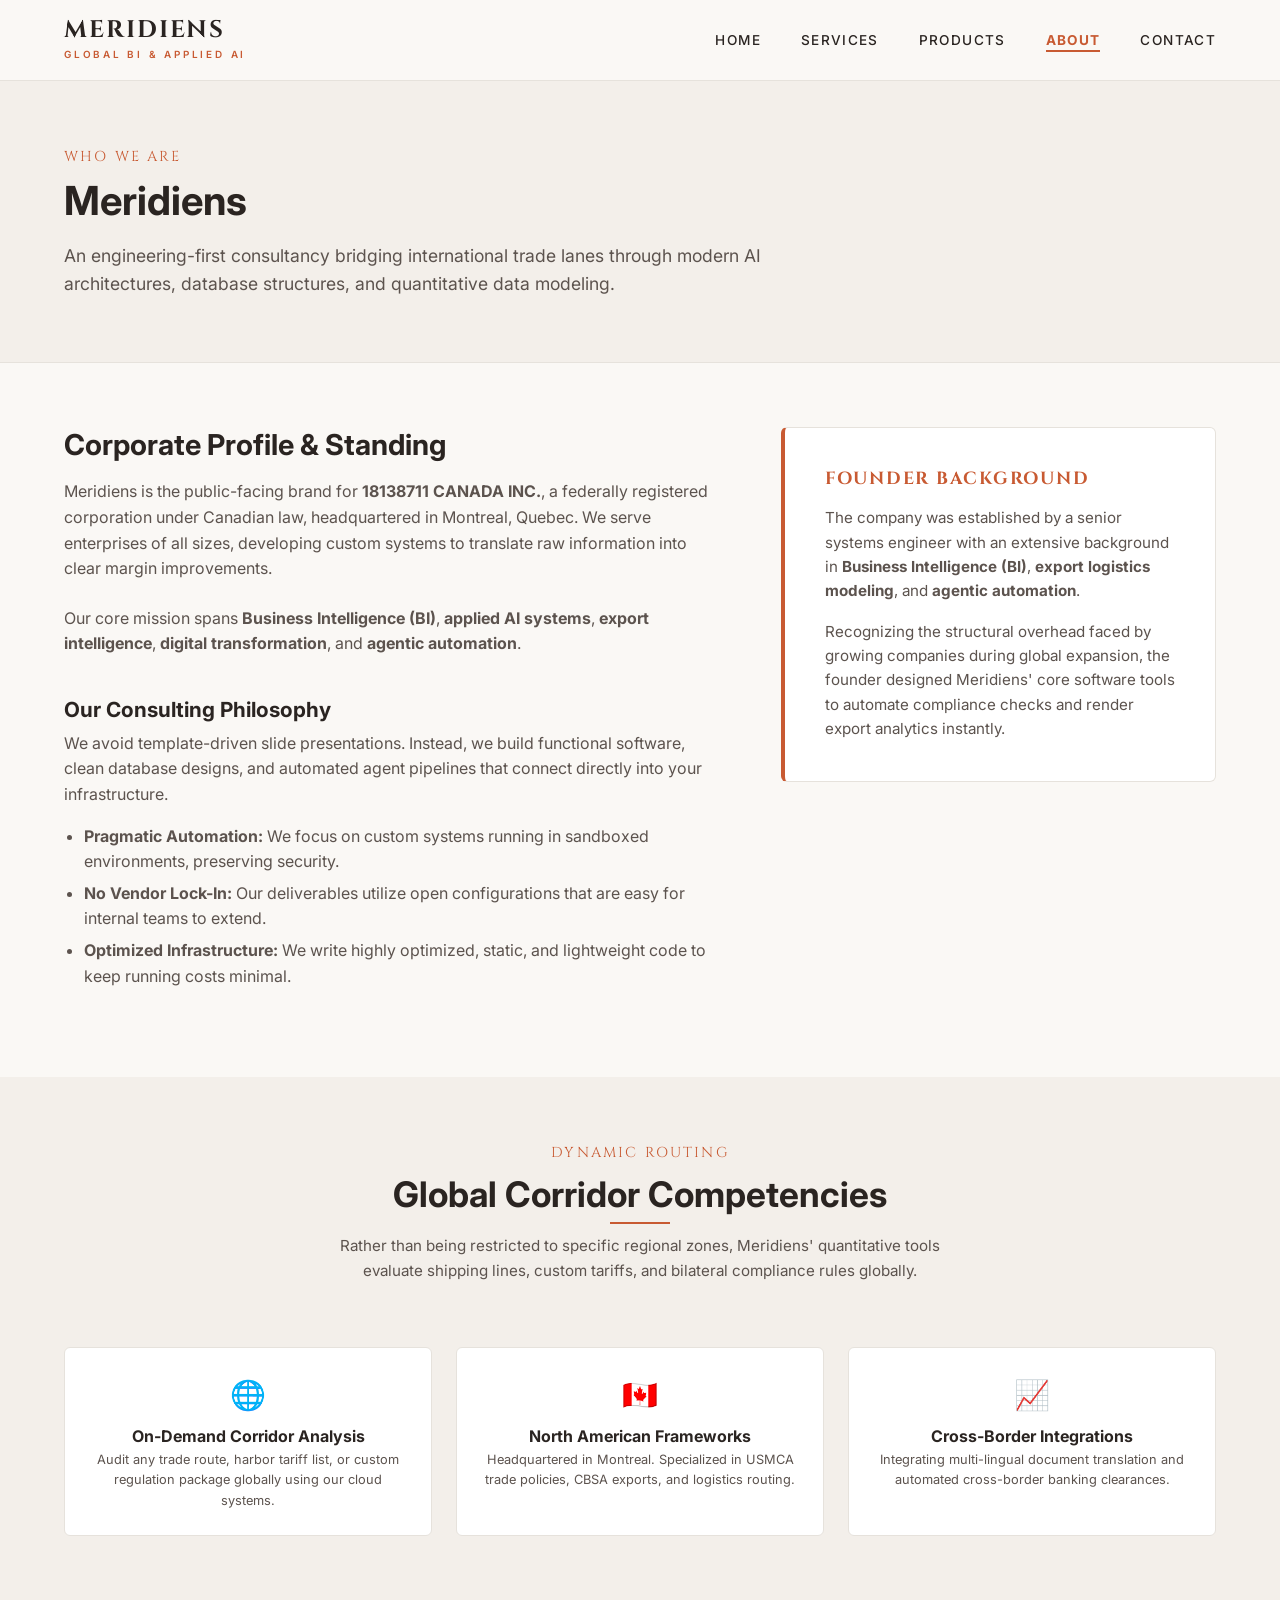
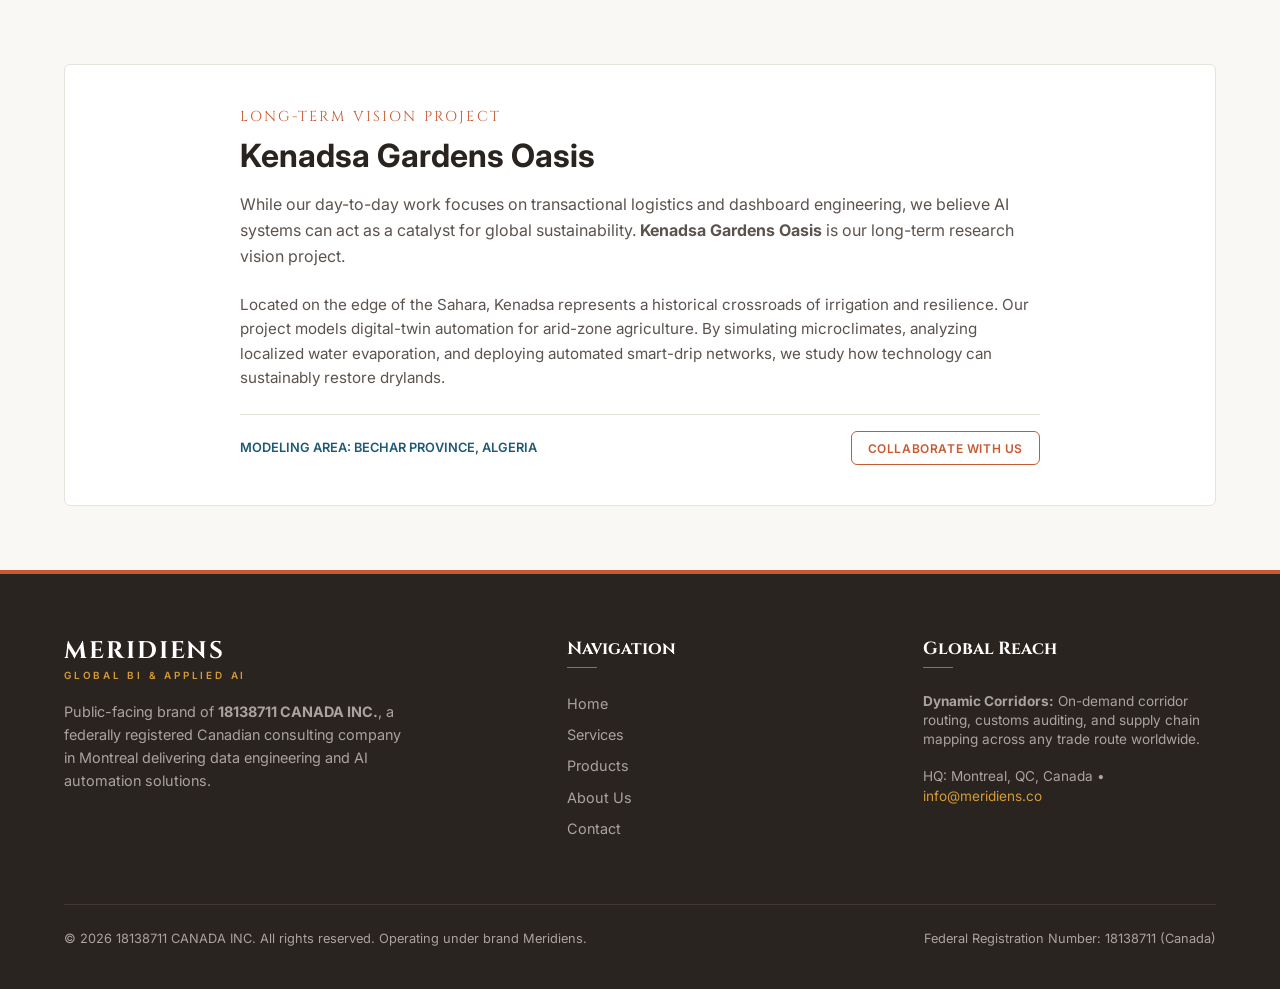
==== about.html @ 709f07da "Initial commit of Meridiens vitrine website" ====
<!DOCTYPE html>
<html lang="en">
<head>
  <meta charset="UTF-8">
  <meta name="viewport" content="width=device-width, initial-scale=1.0">
  <title>About Us | Meridiens</title>
  <link rel="stylesheet" href="styles.css">
</head>
<body>

  <!-- HEADER -->
  <header>
    <div class="container nav-container">
      <a href="index.html" class="logo">
        <span class="logo-main">MERIDIENS</span>
        <span class="logo-sub">Global BI & Applied AI</span>
      </a>
      <button class="menu-toggle" aria-label="Toggle navigation" aria-expanded="false">
        <span></span>
        <span></span>
        <span></span>
      </button>
      <ul class="nav-menu">
        <li><a href="index.html" class="nav-link">Home</a></li>
        <li><a href="services.html" class="nav-link">Services</a></li>
        <li><a href="products.html" class="nav-link">Products</a></li>
        <li><a href="about.html" class="nav-link active">About</a></li>
        <li><a href="contact.html" class="nav-link">Contact</a></li>
      </ul>
    </div>
  </header>

  <!-- INTRO HERO -->
  <section class="about-hero">
    <div class="container">
      <span class="section-subtitle">Who We Are</span>
      <h1 style="font-size: 2.5rem; margin-bottom: var(--spacing-sm);">Meridiens</h1>
      <p style="color: var(--color-text-muted); max-width: 700px; font-size: 1.1rem;">
        An engineering-first consultancy bridging international trade lanes through modern AI architectures, database structures, and quantitative data modeling.
      </p>
    </div>
  </section>

  <!-- MAIN CONTENT -->
  <section class="section">
    <div class="container">
      <div class="about-intro-grid">
        <!-- Text Column -->
        <div>
          <h2 style="font-size: 1.8rem; margin-bottom: var(--spacing-sm);">Corporate Profile & Standing</h2>
          <p style="color: var(--color-text-muted); margin-bottom: var(--spacing-md);">
            Meridiens is the public-facing brand for <strong>18138711 CANADA INC.</strong>, a federally registered corporation under Canadian law, headquartered in Montreal, Quebec. We serve enterprises of all sizes, developing custom systems to translate raw information into clear margin improvements.
          </p>
          <p style="color: var(--color-text-muted); margin-bottom: var(--spacing-md);">
            Our core mission spans <strong>Business Intelligence (BI)</strong>, <strong>applied AI systems</strong>, <strong>export intelligence</strong>, <strong>digital transformation</strong>, and <strong>agentic automation</strong>.
          </p>
          
          <h3 style="font-size: 1.3rem; margin-top: var(--spacing-lg); margin-bottom: var(--spacing-xs);">Our Consulting Philosophy</h3>
          <p style="color: var(--color-text-muted); margin-bottom: var(--spacing-sm);">
            We avoid template-driven slide presentations. Instead, we build functional software, clean database designs, and automated agent pipelines that connect directly into your infrastructure.
          </p>
          <ul style="color: var(--color-text-muted); margin-left: 20px; margin-bottom: var(--spacing-md); display: flex; flex-direction: column; gap: 6px;">
            <li><strong>Pragmatic Automation:</strong> We focus on custom systems running in sandboxed environments, preserving security.</li>
            <li><strong>No Vendor Lock-In:</strong> Our deliverables utilize open configurations that are easy for internal teams to extend.</li>
            <li><strong>Optimized Infrastructure:</strong> We write highly optimized, static, and lightweight code to keep running costs minimal.</li>
          </ul>
        </div>

        <!-- Sidebar / Founder Info -->
        <div class="about-philosophy">
          <h3 style="font-size: 1.1rem; text-transform: uppercase; letter-spacing: 0.1em; color: var(--color-primary); margin-bottom: var(--spacing-sm); font-family: var(--font-heading);">
            Founder Background
          </h3>
          <p style="font-size: 0.95rem; color: var(--color-text-muted); margin-bottom: var(--spacing-sm);">
            The company was established by a senior systems engineer with an extensive background in <strong>Business Intelligence (BI)</strong>, <strong>export logistics modeling</strong>, and <strong>agentic automation</strong>.
          </p>
          <p style="font-size: 0.95rem; color: var(--color-text-muted);">
            Recognizing the structural overhead faced by growing companies during global expansion, the founder designed Meridiens' core software tools to automate compliance checks and render export analytics instantly.
          </p>
        </div>
      </div>
    </div>
  </section>

  <!-- CORRIDORS / GLOBAL DETAIL SECTION -->
  <section class="section-alt">
    <div class="container">
      <div class="section-title-wrap">
        <span class="section-subtitle">Dynamic Routing</span>
        <h2 class="section-title">Global Corridor Competencies</h2>
        <p style="color: var(--color-text-muted); max-width: 650px; margin: 10px auto 0 auto; font-size: 0.95rem;">
          Rather than being restricted to specific regional zones, Meridiens' quantitative tools evaluate shipping lines, custom tariffs, and bilateral compliance rules globally.
        </p>
      </div>

      <div class="corridors-list">
        <!-- On-Demand Mapping -->
        <div class="corridor-item">
          <span class="corridor-flag">🌐</span>
          <h3 class="corridor-name">On-Demand Corridor Analysis</h3>
          <p class="corridor-desc">Audit any trade route, harbor tariff list, or custom regulation package globally using our cloud systems.</p>
        </div>
        <!-- North America & Europe -->
        <div class="corridor-item">
          <span class="corridor-flag">🇨🇦</span>
          <h3 class="corridor-name">North American Frameworks</h3>
          <p class="corridor-desc">Headquartered in Montreal. Specialized in USMCA trade policies, CBSA exports, and logistics routing.</p>
        </div>
        <!-- Global Bilateral Audits -->
        <div class="corridor-item">
          <span class="corridor-flag">📈</span>
          <h3 class="corridor-name">Cross-Border Integrations</h3>
          <p class="corridor-desc">Integrating multi-lingual document translation and automated cross-border banking clearances.</p>
        </div>
      </div>
    </div>
  </section>

  <!-- VISION SECTION: Kenadsa Gardens Oasis -->
  <section class="section" id="vision">
    <div class="container">
      <div style="background-color: var(--color-bg-card); border: 1px solid var(--color-border); border-radius: var(--border-radius); padding: var(--spacing-lg);">
        <div style="max-width: 800px; margin: 0 auto;">
          <span class="section-subtitle">Long-term Vision Project</span>
          <h2 style="font-size: 2rem; margin-bottom: var(--spacing-sm); font-weight: 700;">Kenadsa Gardens Oasis</h2>
          <p style="color: var(--color-text-muted); font-size: 1rem; margin-bottom: var(--spacing-md); line-height: 1.6;">
            While our day-to-day work focuses on transactional logistics and dashboard engineering, we believe AI systems can act as a catalyst for global sustainability. <strong>Kenadsa Gardens Oasis</strong> is our long-term research vision project.
          </p>
          <p style="color: var(--color-text-muted); font-size: 0.95rem; margin-bottom: var(--spacing-md);">
            Located on the edge of the Sahara, Kenadsa represents a historical crossroads of irrigation and resilience. Our project models digital-twin automation for arid-zone agriculture. By simulating microclimates, analyzing localized water evaporation, and deploying automated smart-drip networks, we study how technology can sustainably restore drylands.
          </p>
          <div style="border-top: 1px solid var(--color-border); padding-top: var(--spacing-sm); display: flex; align-items: center; justify-content: space-between; flex-wrap: wrap; gap: var(--spacing-sm);">
            <span style="font-size: 0.8rem; font-weight: 600; color: var(--color-secondary); text-transform: uppercase;">Modeling Area: Bechar Province, Algeria</span>
            <a href="contact.html?subject=Inquiry: Kenadsa Gardens Oasis Vision" class="btn btn-outline" style="padding: 0.4rem 1rem; font-size: 0.75rem;">Collaborate With Us</a>
          </div>
        </div>
      </div>
    </div>
  </section>

  <!-- FOOTER -->
  <footer>
    <div class="container">
      <div class="footer-grid">
        <div>
          <a href="index.html" class="logo footer-logo">
            <span class="logo-main">MERIDIENS</span>
            <span class="logo-sub">Global BI & Applied AI</span>
          </a>
          <p class="footer-about">
            Public-facing brand of <strong>18138711 CANADA INC.</strong>, a federally registered Canadian consulting company in Montreal delivering data engineering and AI automation solutions.
          </p>
        </div>
        <div>
          <h4 class="footer-title">Navigation</h4>
          <ul class="footer-links">
            <li><a href="index.html">Home</a></li>
            <li><a href="services.html">Services</a></li>
            <li><a href="products.html">Products</a></li>
            <li><a href="about.html">About Us</a></li>
            <li><a href="contact.html">Contact</a></li>
          </ul>
        </div>
        <div>
          <h4 class="footer-title">Global Reach</h4>
          <div class="footer-corridors">
            <p><strong>Dynamic Corridors:</strong> On-demand corridor routing, customs auditing, and supply chain mapping across any trade route worldwide.</p>
            <p style="margin-top: 10px;">HQ: Montreal, QC, Canada &bull; <a href="mailto:info@meridiens.co" style="color: var(--color-accent);">info@meridiens.co</a></p>
          </div>
        </div>
      </div>
      <div class="footer-bottom">
        <p>&copy; 2026 18138711 CANADA INC. All rights reserved. Operating under brand Meridiens.</p>
        <p>Federal Registration Number: 18138711 (Canada)</p>
      </div>
    </div>
  </footer>

  <script src="js/main.js"></script>
</body>
</html>
---- styles.css ----
@import url('https://fonts.googleapis.com/css2?family=Cinzel:wght@500;700&family=Inter:wght@300;400;500;600;700&display=swap');

/* Color Variables - Constantine Algeria Inspired Palette */
:root {
  --color-bg: #FAF8F5;            /* Warm Limestone / Off-White */
  --color-bg-card: #FFFFFF;       /* Pure White for card components */
  --color-text: #2A2421;          /* Deep Canyon Umber / Charcoal */
  --color-text-muted: #5C534E;    /* Muted Slate Grey-Brown */
  --color-primary: #C85A32;       /* Terracotta / Sienna Accent */
  --color-primary-hover: #A9441E; /* Darker Terracotta */
  --color-secondary: #1E5A75;     /* Andalusian Blue Accent */
  --color-secondary-hover: #154155; /* Darker Andalusian Blue */
  --color-accent: #D49B35;        /* Ochre / Deep Gold Accent */
  --color-neutral-light: #F3EFEA; /* Soft limestone gray for structural panels */
  --color-border: #E6E2DC;        /* Warm light grey for borders */
  --color-white: #FFFFFF;
  
  --font-heading: 'Cinzel', serif;
  --font-body: 'Inter', sans-serif;
  
  --spacing-xs: 0.5rem;
  --spacing-sm: 1rem;
  --spacing-md: 1.5rem;
  --spacing-lg: 2.5rem;
  --spacing-xl: 4rem;
  --spacing-xxl: 6rem;
  
  --max-width: 1200px;
  --border-radius: 6px;
  --transition: all 0.3s cubic-bezier(0.25, 0.8, 0.25, 1);
  --box-shadow: 0 4px 20px rgba(42, 36, 33, 0.05);
  --box-shadow-hover: 0 10px 30px rgba(42, 36, 33, 0.08);
}

/* CSS Reset */
*, *::before, *::after {
  box-sizing: border-box;
  margin: 0;
  padding: 0;
}

html {
  scroll-behavior: smooth;
}

body {
  font-family: var(--font-body);
  background-color: var(--color-bg);
  color: var(--color-text);
  line-height: 1.6;
  -webkit-font-smoothing: antialiased;
}

/* Typography */
h1, h2, h3, h4, h5, h6 {
  font-family: var(--font-body);
  font-weight: 700;
  line-height: 1.25;
  color: var(--color-text);
}

h1.brand-title {
  font-family: var(--font-heading);
}

a {
  color: var(--color-primary);
  text-decoration: none;
  transition: var(--transition);
}

a:hover {
  color: var(--color-primary-hover);
}

/* Containers & Layout */
.container {
  width: 100%;
  max-width: var(--max-width);
  margin: 0 auto;
  padding: 0 var(--spacing-md);
}

.section {
  padding: var(--spacing-xl) 0;
}

.section-alt {
  background-color: var(--color-neutral-light);
  padding: var(--spacing-xl) 0;
}

.text-center {
  text-align: center;
}

.section-title-wrap {
  margin-bottom: var(--spacing-xl);
  text-align: center;
}

.section-subtitle {
  font-family: var(--font-heading);
  color: var(--color-primary);
  font-size: 0.9rem;
  letter-spacing: 0.15em;
  text-transform: uppercase;
  margin-bottom: var(--spacing-xs);
  display: block;
}

.section-title {
  font-size: 2.2rem;
  font-weight: 700;
  position: relative;
  display: inline-block;
  padding-bottom: var(--spacing-xs);
}

.section-title::after {
  content: '';
  position: absolute;
  bottom: 0;
  left: 50%;
  transform: translateX(-50%);
  width: 60px;
  height: 2px;
  background-color: var(--color-primary);
}

/* Buttons */
.btn-group {
  display: flex;
  gap: var(--spacing-sm);
  flex-wrap: wrap;
}

.btn {
  display: inline-flex;
  align-items: center;
  justify-content: center;
  padding: 0.8rem 1.8rem;
  font-size: 0.9rem;
  font-weight: 600;
  border-radius: var(--border-radius);
  transition: var(--transition);
  cursor: pointer;
  letter-spacing: 0.05em;
  text-transform: uppercase;
  border: 1px solid transparent;
}

.btn-primary {
  background-color: var(--color-primary);
  color: var(--color-white);
}

.btn-primary:hover {
  background-color: var(--color-primary-hover);
  color: var(--color-white);
  transform: translateY(-2px);
}

.btn-secondary {
  background-color: transparent;
  color: var(--color-text);
  border-color: var(--color-border);
}

.btn-secondary:hover {
  background-color: var(--color-neutral-light);
  color: var(--color-text);
  transform: translateY(-2px);
}

.btn-outline {
  background-color: transparent;
  color: var(--color-primary);
  border-color: var(--color-primary);
}

.btn-outline:hover {
  background-color: var(--color-primary);
  color: var(--color-white);
  transform: translateY(-2px);
}

/* Header & Navigation */
header {
  background-color: rgba(250, 248, 245, 0.95);
  backdrop-filter: blur(10px);
  position: sticky;
  top: 0;
  z-index: 1000;
  border-bottom: 1px solid var(--color-border);
  transition: var(--transition);
}

header.scroll-shadow {
  box-shadow: 0 4px 15px rgba(0, 0, 0, 0.03);
}

.nav-container {
  display: flex;
  align-items: center;
  justify-content: space-between;
  height: 80px;
}

.logo {
  display: flex;
  flex-direction: column;
}

.logo-main {
  font-family: var(--font-heading);
  font-size: 1.5rem;
  font-weight: 700;
  color: var(--color-text);
  letter-spacing: 0.08em;
  line-height: 1.1;
}

.logo-sub {
  font-size: 0.62rem;
  text-transform: uppercase;
  letter-spacing: 0.28em;
  color: var(--color-primary);
  margin-top: 3px;
  font-weight: 600;
}

.nav-menu {
  display: flex;
  list-style: none;
  gap: var(--spacing-lg);
  align-items: center;
}

.nav-link {
  font-size: 0.85rem;
  font-weight: 500;
  color: var(--color-text);
  text-transform: uppercase;
  letter-spacing: 0.1em;
  position: relative;
  padding: 0.25rem 0;
}

.nav-link::after {
  content: '';
  position: absolute;
  bottom: 0;
  left: 0;
  width: 0;
  height: 1px;
  background-color: var(--color-primary);
  transition: var(--transition);
}

.nav-link:hover {
  color: var(--color-primary);
}

.nav-link:hover::after {
  width: 100%;
}

.nav-link.active {
  color: var(--color-primary);
  font-weight: 700;
}

.nav-link.active::after {
  width: 100%;
  height: 2px;
}

.menu-toggle {
  display: none;
  flex-direction: column;
  justify-content: space-between;
  width: 24px;
  height: 18px;
  background: transparent;
  border: none;
  cursor: pointer;
  z-index: 1100;
}

.menu-toggle span {
  display: block;
  width: 100%;
  height: 2px;
  background-color: var(--color-text);
  transition: var(--transition);
}

/* Mobile Nav Active States */
@media (max-width: 768px) {
  .menu-toggle {
    display: flex;
  }
  
  .nav-menu {
    position: fixed;
    top: 0;
    right: -100%;
    width: 280px;
    height: 100vh;
    background-color: var(--color-bg);
    box-shadow: -5px 0 25px rgba(0, 0, 0, 0.05);
    flex-direction: column;
    justify-content: center;
    align-items: flex-start;
    padding: var(--spacing-xl);
    gap: var(--spacing-md);
    transition: var(--transition);
    z-index: 1050;
  }
  
  .nav-menu.active {
    right: 0;
  }
  
  .menu-toggle.active span:nth-child(1) {
    transform: translateY(8px) rotate(45deg);
  }
  
  .menu-toggle.active span:nth-child(2) {
    opacity: 0;
  }
  
  .menu-toggle.active span:nth-child(3) {
    transform: translateY(-8px) rotate(-45deg);
  }
}

/* Hero Section */
.hero {
  position: relative;
  background: radial-gradient(circle at 80% 20%, rgba(243, 239, 234, 0.8) 0%, rgba(250, 248, 245, 1) 70%);
  padding: var(--spacing-xxl) 0;
  overflow: hidden;
  border-bottom: 1px solid var(--color-border);
}

.hero-grid {
  display: grid;
  grid-template-columns: 1.25fr 0.75fr;
  gap: var(--spacing-xl);
  align-items: center;
}

.hero-content {
  max-width: 680px;
}

.hero-subtitle {
  font-family: var(--font-heading);
  color: var(--color-primary);
  font-size: 0.95rem;
  letter-spacing: 0.2em;
  text-transform: uppercase;
  margin-bottom: var(--spacing-sm);
  display: block;
}

.hero-title {
  font-size: 3rem;
  line-height: 1.15;
  margin-bottom: var(--spacing-md);
  font-weight: 800;
}

.hero-title span {
  color: var(--color-primary);
}

.hero-description {
  font-size: 1.1rem;
  color: var(--color-text-muted);
  margin-bottom: var(--spacing-lg);
  max-width: 580px;
}

.hero-visual {
  position: relative;
  display: flex;
  justify-content: center;
  align-items: center;
}

/* Global Network Motif Graphic */
.geometric-graphic {
  width: 320px;
  height: 320px;
  position: relative;
  background-color: var(--color-neutral-light);
  border-radius: 50%;
  display: flex;
  align-items: center;
  justify-content: center;
  box-shadow: var(--box-shadow);
}

.geometric-graphic::before {
  content: '';
  position: absolute;
  width: 85%;
  height: 85%;
  border: 1px solid var(--color-border);
  border-radius: 50%;
}

/* Dynamic global grid lines representing meridians */
.geometric-graphic::after {
  content: '';
  position: absolute;
  width: 70%;
  height: 70%;
  border: 1px solid var(--color-secondary);
  border-left: 3px double var(--color-primary);
  border-right: 3px double var(--color-primary);
  border-radius: 50%;
  opacity: 0.5;
  animation: rotateGraphic 25s linear infinite;
}

@keyframes rotateGraphic {
  100% { transform: rotate(360deg); }
}

.graphic-core {
  width: 45%;
  height: 45%;
  background: var(--color-secondary);
  border-radius: 50%;
  display: flex;
  align-items: center;
  justify-content: center;
  color: var(--color-white);
  font-family: var(--font-heading);
  font-weight: 700;
  font-size: 1.15rem;
  letter-spacing: 0.05em;
  box-shadow: 0 10px 20px rgba(30, 90, 117, 0.2);
  z-index: 5;
}

@media (max-width: 992px) {
  .hero-grid {
    grid-template-columns: 1fr;
    text-align: center;
  }
  
  .hero-content {
    margin: 0 auto;
  }
  
  .hero-description {
    margin-left: auto;
    margin-right: auto;
  }
  
  .btn-group {
    justify-content: center;
  }
  
  .hero-visual {
    margin-top: var(--spacing-lg);
  }
}

@media (max-width: 576px) {
  .hero-title {
    font-size: 2.2rem;
  }
  .geometric-graphic {
    width: 240px;
    height: 240px;
  }
}

/* Feature/Pillar Cards */
.pillars-grid {
  display: grid;
  grid-template-columns: repeat(3, 1fr);
  gap: var(--spacing-lg);
}

.pillar-card {
  background-color: var(--color-bg-card);
  border: 1px solid var(--color-border);
  padding: var(--spacing-lg);
  border-radius: var(--border-radius);
  transition: var(--transition);
  display: flex;
  flex-direction: column;
}

.pillar-card:hover {
  transform: translateY(-5px);
  box-shadow: var(--box-shadow-hover);
  border-color: var(--color-primary);
}

.pillar-icon {
  width: 50px;
  height: 50px;
  border-radius: 4px;
  background-color: var(--color-neutral-light);
  color: var(--color-primary);
  display: flex;
  align-items: center;
  justify-content: center;
  font-size: 1.5rem;
  margin-bottom: var(--spacing-md);
  transition: var(--transition);
}

.pillar-card:hover .pillar-icon {
  background-color: var(--color-primary);
  color: var(--color-white);
}

.pillar-title {
  font-size: 1.25rem;
  font-weight: 700;
  margin-bottom: var(--spacing-sm);
}

.pillar-description {
  color: var(--color-text-muted);
  font-size: 0.95rem;
  flex-grow: 1;
}

@media (max-width: 992px) {
  .pillars-grid {
    grid-template-columns: 1fr;
    gap: var(--spacing-md);
  }
}

/* Dynamic Cards Grid */
.cards-grid {
  display: grid;
  grid-template-columns: repeat(auto-fill, minmax(340px, 1fr));
  gap: var(--spacing-lg);
}

/* Service Card Components */
.service-card {
  background-color: var(--color-bg-card);
  border: 1px solid var(--color-border);
  border-radius: var(--border-radius);
  padding: var(--spacing-lg);
  transition: var(--transition);
  position: relative;
  overflow: hidden;
  display: flex;
  flex-direction: column;
}

.service-card::before {
  content: '';
  position: absolute;
  top: 0;
  left: 0;
  width: 4px;
  height: 100%;
  background-color: var(--color-secondary);
  transition: var(--transition);
}

.service-card:hover {
  transform: translateY(-4px);
  box-shadow: var(--box-shadow-hover);
  border-color: var(--color-border);
}

.service-card:hover::before {
  background-color: var(--color-primary);
  width: 6px;
}

.service-title {
  font-size: 1.3rem;
  margin-bottom: var(--spacing-sm);
  font-weight: 700;
}

.service-desc {
  color: var(--color-text-muted);
  font-size: 0.95rem;
  margin-bottom: var(--spacing-md);
  flex-grow: 1;
}

.service-footer {
  margin-top: auto;
  display: flex;
  justify-content: space-between;
  align-items: center;
  padding-top: var(--spacing-sm);
  border-top: 1px solid var(--color-neutral-light);
}

.service-tag {
  font-size: 0.75rem;
  font-weight: 600;
  color: var(--color-secondary);
  background-color: var(--color-neutral-light);
  padding: 0.2rem 0.6rem;
  border-radius: 3px;
  text-transform: uppercase;
  letter-spacing: 0.05em;
}

.service-link {
  font-size: 0.85rem;
  font-weight: 600;
  color: var(--color-primary);
}

/* Product Card Components */
.product-card {
  background-color: var(--color-bg-card);
  border: 1px solid var(--color-border);
  border-radius: var(--border-radius);
  overflow: hidden;
  transition: var(--transition);
  display: flex;
  flex-direction: column;
}

.product-card:hover {
  transform: translateY(-5px);
  box-shadow: var(--box-shadow-hover);
  border-color: var(--color-border);
}

.product-thumbnail-placeholder {
  width: 100%;
  height: 200px;
  background-color: var(--color-neutral-light);
  display: flex;
  align-items: center;
  justify-content: center;
  color: var(--color-text-muted);
  position: relative;
  overflow: hidden;
  border-bottom: 1px solid var(--color-border);
}

.product-thumbnail-placeholder::after {
  content: '';
  position: absolute;
  top: 0;
  left: -100%;
  width: 50%;
  height: 100%;
  background: linear-gradient(90deg, transparent, rgba(255, 255, 255, 0.4), transparent);
  transform: skewX(-20deg);
  animation: shine 6s infinite;
}

@keyframes shine {
  0% { left: -100%; }
  20% { left: 150%; }
  100% { left: 150%; }
}

.product-icon-brand {
  font-family: var(--font-heading);
  font-size: 2.5rem;
  color: var(--color-primary);
  font-weight: 700;
  opacity: 0.7;
}

.product-info {
  padding: var(--spacing-md);
  display: flex;
  flex-direction: column;
  flex-grow: 1;
}

.product-title {
  font-size: 1.25rem;
  font-weight: 700;
  margin-bottom: var(--spacing-xs);
}

.product-desc {
  color: var(--color-text-muted);
  font-size: 0.9rem;
  margin-bottom: var(--spacing-md);
  flex-grow: 1;
  line-height: 1.5;
}

.product-actions {
  display: flex;
  gap: var(--spacing-sm);
  margin-top: auto;
}

.product-actions .btn {
  padding: 0.5rem 1rem;
  font-size: 0.75rem;
  flex: 1;
}

/* About Layout Panel */
.about-hero {
  background-color: var(--color-neutral-light);
  border-bottom: 1px solid var(--color-border);
  padding: var(--spacing-xl) 0;
}

.about-intro-grid {
  display: grid;
  grid-template-columns: 1.2fr 0.8fr;
  gap: var(--spacing-xl);
  align-items: start;
}

.about-philosophy {
  padding: var(--spacing-lg);
  background-color: var(--color-bg-card);
  border: 1px solid var(--color-border);
  border-radius: var(--border-radius);
  border-left: 4px solid var(--color-primary);
}

.corridor-map-section {
  margin-top: var(--spacing-xl);
}

/* Dynamic Corridors Section */
.corridors-list {
  display: grid;
  grid-template-columns: repeat(3, 1fr);
  gap: var(--spacing-md);
  margin-top: var(--spacing-md);
}

.corridor-item {
  background-color: var(--color-bg-card);
  border: 1px solid var(--color-border);
  padding: var(--spacing-md);
  border-radius: var(--border-radius);
  text-align: center;
  transition: var(--transition);
}

.corridor-item:hover {
  border-color: var(--color-secondary);
  background-color: rgba(30, 90, 117, 0.02);
}

.corridor-flag {
  font-size: 1.8rem;
  margin-bottom: var(--spacing-xs);
  display: block;
}

.corridor-name {
  font-weight: 700;
  font-size: 1rem;
}

.corridor-desc {
  font-size: 0.8rem;
  color: var(--color-text-muted);
  margin-top: 4px;
}

@media (max-width: 992px) {
  .about-intro-grid {
    grid-template-columns: 1fr;
  }
  .corridors-list {
    grid-template-columns: 1fr;
  }
}

/* Contact Styles */
.contact-grid {
  display: grid;
  grid-template-columns: 0.8fr 1.2fr;
  gap: var(--spacing-xl);
}

.contact-info-panel {
  display: flex;
  flex-direction: column;
  gap: var(--spacing-md);
}

.contact-detail-card {
  background-color: var(--color-bg-card);
  border: 1px solid var(--color-border);
  padding: var(--spacing-md);
  border-radius: var(--border-radius);
}

.contact-detail-title {
  font-size: 0.9rem;
  text-transform: uppercase;
  color: var(--color-primary);
  letter-spacing: 0.1em;
  margin-bottom: var(--spacing-xs);
  font-family: var(--font-heading);
}

.contact-detail-value {
  font-size: 1.05rem;
  font-weight: 500;
}

.contact-form-container {
  background-color: var(--color-bg-card);
  border: 1px solid var(--color-border);
  padding: var(--spacing-lg);
  border-radius: var(--border-radius);
  box-shadow: var(--box-shadow);
}

.form-group {
  margin-bottom: var(--spacing-md);
}

.form-row {
  display: grid;
  grid-template-columns: 1fr 1fr;
  gap: var(--spacing-md);
}

.form-label {
  display: block;
  font-size: 0.85rem;
  font-weight: 600;
  margin-bottom: 6px;
  text-transform: uppercase;
  letter-spacing: 0.05em;
}

.form-control {
  width: 100%;
  padding: 0.8rem 1rem;
  font-family: var(--font-body);
  font-size: 0.95rem;
  background-color: var(--color-bg);
  border: 1px solid var(--color-border);
  border-radius: var(--border-radius);
  color: var(--color-text);
  transition: var(--transition);
}

.form-control:focus {
  outline: none;
  border-color: var(--color-primary);
  background-color: var(--color-white);
  box-shadow: 0 0 0 3px rgba(200, 90, 50, 0.1);
}

textarea.form-control {
  resize: vertical;
  min-height: 120px;
}

.file-upload-wrapper {
  position: relative;
  display: block;
}

.file-upload-input {
  position: absolute;
  left: 0;
  top: 0;
  opacity: 0;
  width: 100%;
  height: 100%;
  cursor: pointer;
}

.file-upload-btn {
  display: flex;
  align-items: center;
  justify-content: center;
  gap: var(--spacing-xs);
  padding: 0.8rem 1rem;
  border: 1px dashed var(--color-primary);
  background-color: rgba(200, 90, 50, 0.02);
  color: var(--color-primary);
  border-radius: var(--border-radius);
  text-align: center;
  font-weight: 500;
  font-size: 0.9rem;
  transition: var(--transition);
}

.file-upload-wrapper:hover .file-upload-btn {
  background-color: rgba(200, 90, 50, 0.05);
}

.file-name-display {
  font-size: 0.8rem;
  color: var(--color-text-muted);
  margin-top: 4px;
}

@media (max-width: 768px) {
  .contact-grid {
    grid-template-columns: 1fr;
  }
  .form-row {
    grid-template-columns: 1fr;
    gap: 0;
  }
}

/* Footer Panel */
footer {
  background-color: var(--color-text);
  color: #DDD8D3;
  padding: var(--spacing-xl) 0 var(--spacing-lg) 0;
  border-top: 4px solid var(--color-primary);
  font-size: 0.9rem;
}

.footer-grid {
  display: grid;
  grid-template-columns: 1.5fr 1fr 1fr;
  gap: var(--spacing-xl);
  margin-bottom: var(--spacing-xl);
}

.footer-logo {
  margin-bottom: var(--spacing-sm);
}

.footer-logo .logo-main {
  color: var(--color-white);
}

.footer-logo .logo-sub {
  color: var(--color-accent);
}

.footer-about {
  color: #AAA39E;
  margin-top: var(--spacing-sm);
  max-width: 340px;
}

.footer-title {
  color: var(--color-white);
  font-family: var(--font-heading);
  font-size: 1.1rem;
  margin-bottom: var(--spacing-md);
  position: relative;
  padding-bottom: var(--spacing-xs);
}

.footer-title::after {
  content: '';
  position: absolute;
  bottom: 0;
  left: 0;
  width: 30px;
  height: 1px;
  background-color: var(--color-primary);
}

.footer-links {
  list-style: none;
  display: flex;
  flex-direction: column;
  gap: var(--spacing-xs);
}

.footer-links a {
  color: #AAA39E;
}

.footer-links a:hover {
  color: var(--color-white);
  padding-left: 4px;
}

.footer-corridors {
  display: flex;
  flex-direction: column;
  gap: var(--spacing-xs);
}

.footer-corridors p {
  color: #AAA39E;
  font-size: 0.85rem;
  line-height: 1.4;
}

.footer-bottom {
  border-top: 1px solid #3E3734;
  padding-top: var(--spacing-md);
  display: flex;
  justify-content: space-between;
  align-items: center;
  color: #AAA39E;
  font-size: 0.8rem;
  flex-wrap: wrap;
  gap: var(--spacing-sm);
}

@media (max-width: 768px) {
  .footer-grid {
    grid-template-columns: 1fr;
    gap: var(--spacing-lg);
  }
}
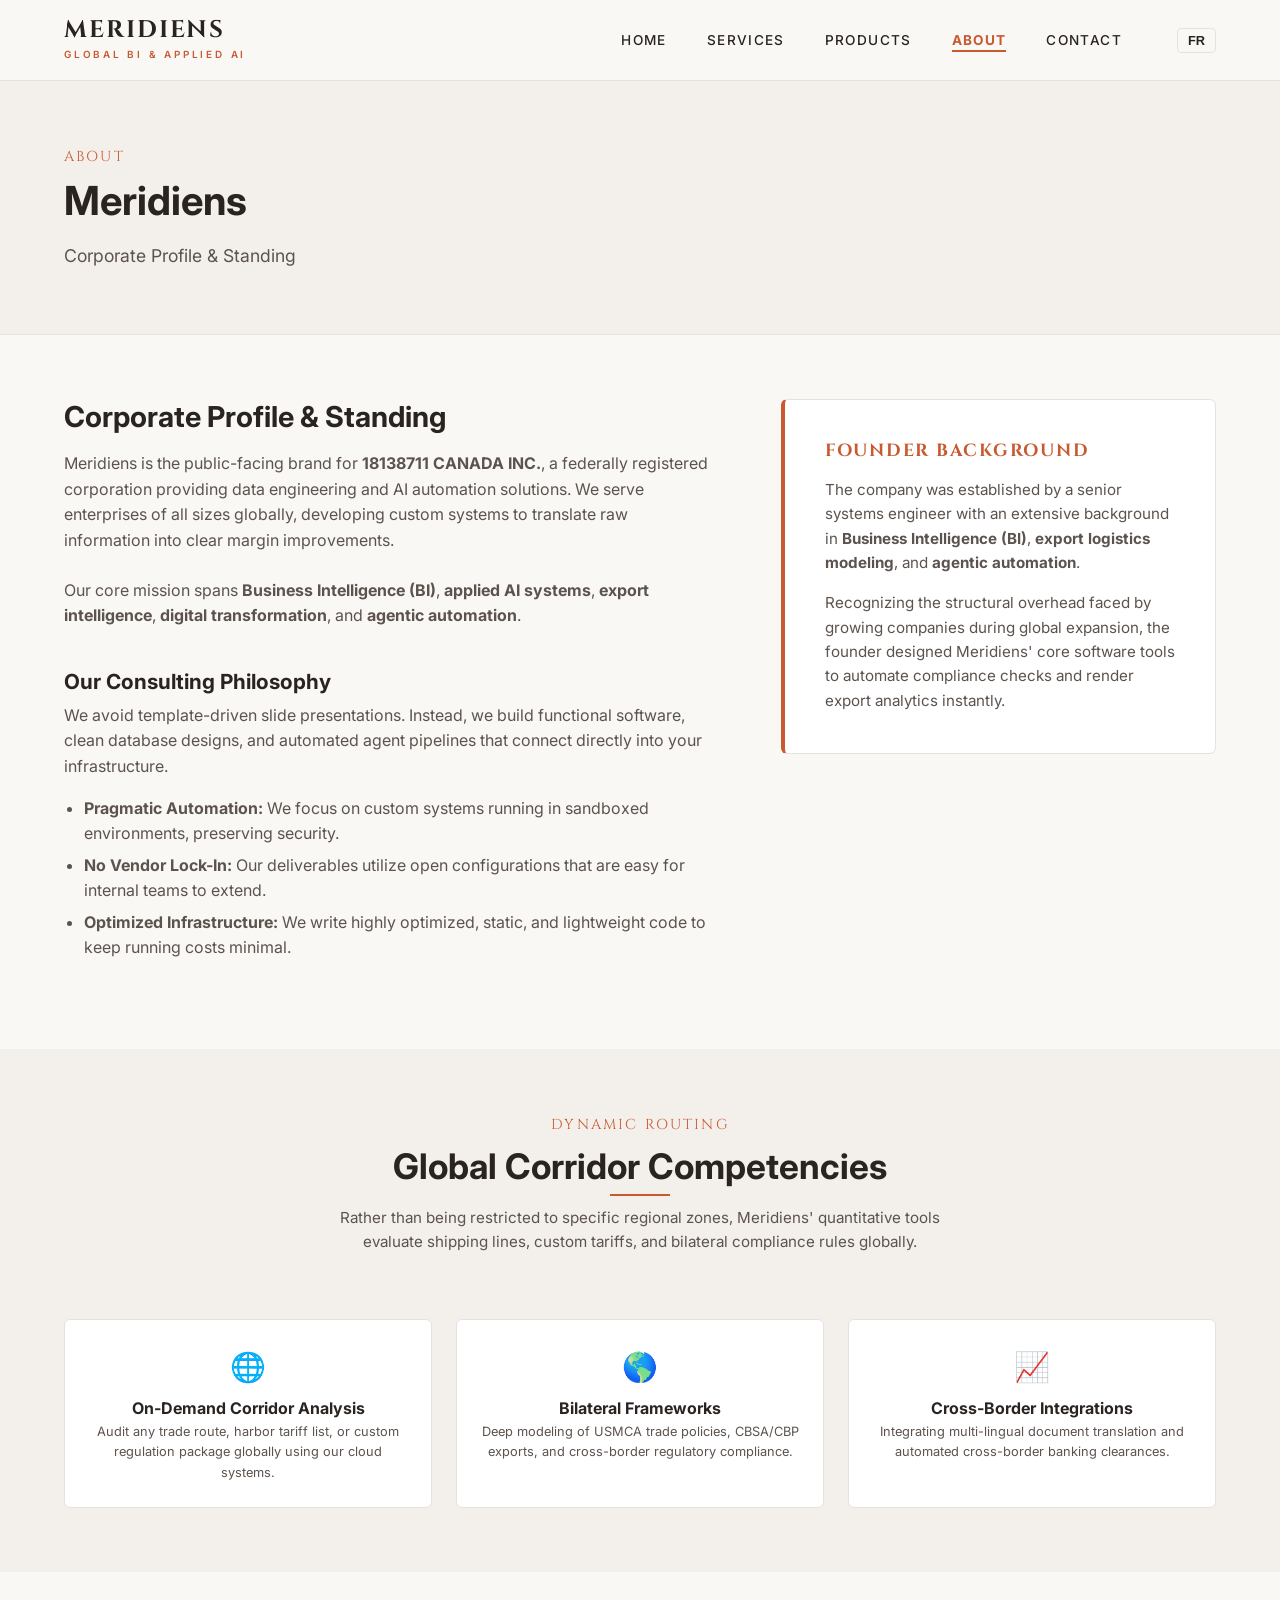
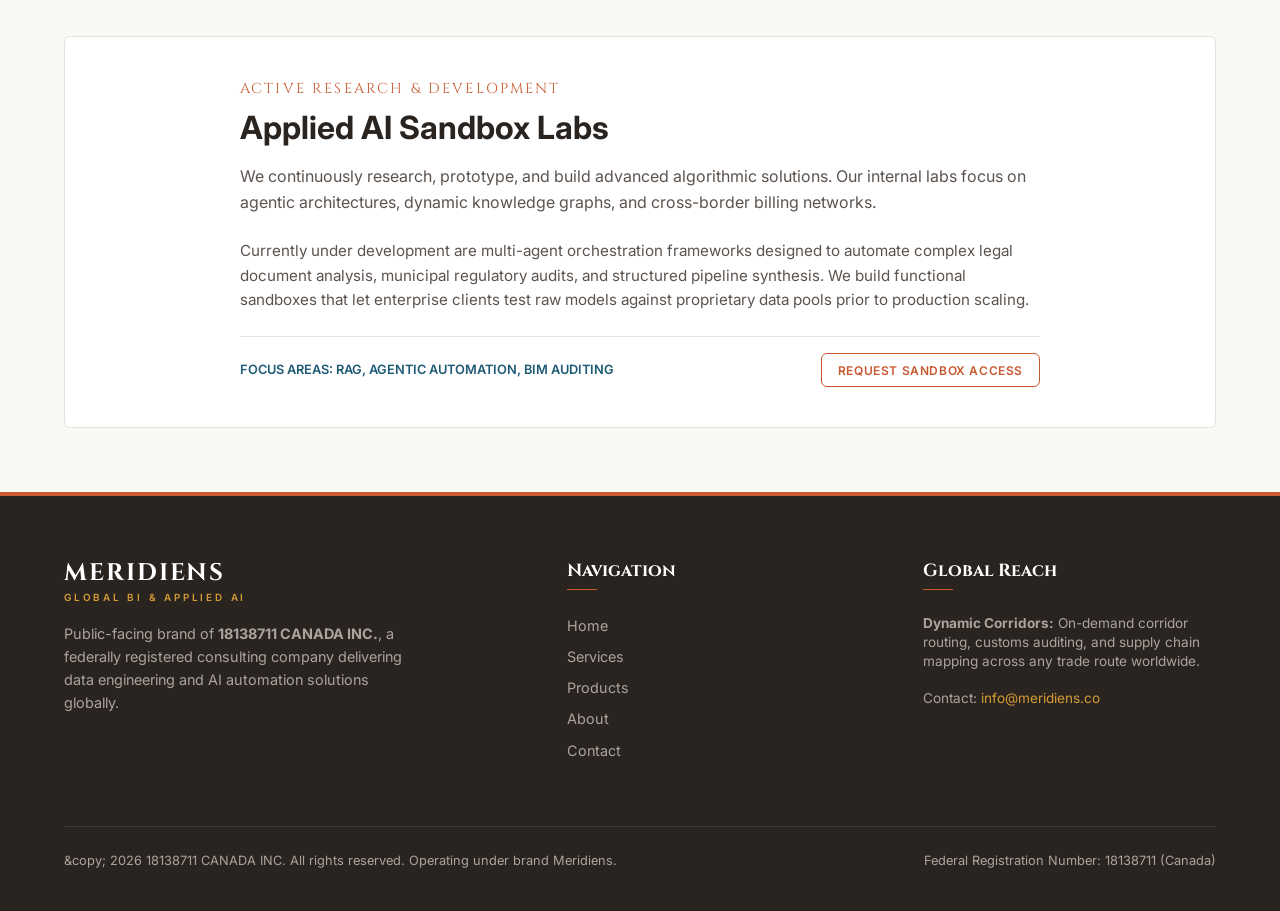
==== commit 45ebc41a: "feat(i18n): remove local Montreal references and Kenadsa/Rock products, replace with AI-focused prod" ====
--- a/about.html
+++ b/about.html
@@ -21,11 +21,11 @@
         <span></span>
       </button>
       <ul class="nav-menu">
-        <li><a href="index.html" class="nav-link">Home</a></li>
-        <li><a href="services.html" class="nav-link">Services</a></li>
-        <li><a href="products.html" class="nav-link">Products</a></li>
-        <li><a href="about.html" class="nav-link active">About</a></li>
-        <li><a href="contact.html" class="nav-link">Contact</a></li>
+        <li><a href="index.html" class="nav-link" data-i18n="nav-home">Home</a></li>
+        <li><a href="services.html" class="nav-link" data-i18n="nav-services">Services</a></li>
+        <li><a href="products.html" class="nav-link" data-i18n="nav-products">Products</a></li>
+        <li><a href="about.html" class="nav-link active" data-i18n="nav-about">About</a></li>
+        <li><a href="contact.html" class="nav-link" data-i18n="nav-contact">Contact</a></li>
       </ul>
     </div>
   </header>
@@ -33,9 +33,9 @@
   <!-- INTRO HERO -->
   <section class="about-hero">
     <div class="container">
-      <span class="section-subtitle">Who We Are</span>
+      <span class="section-subtitle" data-i18n="nav-about">About Us</span>
       <h1 style="font-size: 2.5rem; margin-bottom: var(--spacing-sm);">Meridiens</h1>
-      <p style="color: var(--color-text-muted); max-width: 700px; font-size: 1.1rem;">
+      <p style="color: var(--color-text-muted); max-width: 700px; font-size: 1.1rem;" data-i18n="about-subtitle">
         An engineering-first consultancy bridging international trade lanes through modern AI architectures, database structures, and quantitative data modeling.
       </p>
     </div>
@@ -47,9 +47,9 @@
       <div class="about-intro-grid">
         <!-- Text Column -->
         <div>
-          <h2 style="font-size: 1.8rem; margin-bottom: var(--spacing-sm);">Corporate Profile & Standing</h2>
-          <p style="color: var(--color-text-muted); margin-bottom: var(--spacing-md);">
-            Meridiens is the public-facing brand for <strong>18138711 CANADA INC.</strong>, a federally registered corporation under Canadian law, headquartered in Montreal, Quebec. We serve enterprises of all sizes, developing custom systems to translate raw information into clear margin improvements.
+          <h2 style="font-size: 1.8rem; margin-bottom: var(--spacing-sm);" data-i18n="about-subtitle">Corporate Profile & Standing</h2>
+          <p style="color: var(--color-text-muted); margin-bottom: var(--spacing-md);" data-i18n="about-desc">
+            Meridiens is the public-facing brand for <strong>18138711 CANADA INC.</strong>, a federally registered corporation providing data engineering and AI automation solutions. We serve enterprises of all sizes globally, developing custom systems to translate raw information into clear margin improvements.
           </p>
           <p style="color: var(--color-text-muted); margin-bottom: var(--spacing-md);">
             Our core mission spans <strong>Business Intelligence (BI)</strong>, <strong>applied AI systems</strong>, <strong>export intelligence</strong>, <strong>digital transformation</strong>, and <strong>agentic automation</strong>.
@@ -68,13 +68,13 @@
 
         <!-- Sidebar / Founder Info -->
         <div class="about-philosophy">
-          <h3 style="font-size: 1.1rem; text-transform: uppercase; letter-spacing: 0.1em; color: var(--color-primary); margin-bottom: var(--spacing-sm); font-family: var(--font-heading);">
+          <h3 style="font-size: 1.1rem; text-transform: uppercase; letter-spacing: 0.1em; color: var(--color-primary); margin-bottom: var(--spacing-sm); font-family: var(--font-heading);" data-i18n="founder-title">
             Founder Background
           </h3>
-          <p style="font-size: 0.95rem; color: var(--color-text-muted); margin-bottom: var(--spacing-sm);">
+          <p style="font-size: 0.95rem; color: var(--color-text-muted); margin-bottom: var(--spacing-sm);" data-i18n="founder-p1">
             The company was established by a senior systems engineer with an extensive background in <strong>Business Intelligence (BI)</strong>, <strong>export logistics modeling</strong>, and <strong>agentic automation</strong>.
           </p>
-          <p style="font-size: 0.95rem; color: var(--color-text-muted);">
+          <p style="font-size: 0.95rem; color: var(--color-text-muted);" data-i18n="founder-p2">
             Recognizing the structural overhead faced by growing companies during global expansion, the founder designed Meridiens' core software tools to automate compliance checks and render export analytics instantly.
           </p>
         </div>
@@ -86,9 +86,9 @@
   <section class="section-alt">
     <div class="container">
       <div class="section-title-wrap">
-        <span class="section-subtitle">Dynamic Routing</span>
-        <h2 class="section-title">Global Corridor Competencies</h2>
-        <p style="color: var(--color-text-muted); max-width: 650px; margin: 10px auto 0 auto; font-size: 0.95rem;">
+        <span class="section-subtitle" data-i18n="corridor-subtitle">Dynamic Routing</span>
+        <h2 class="section-title" data-i18n="corridor-title">Global Corridor Competencies</h2>
+        <p style="color: var(--color-text-muted); max-width: 650px; margin: 10px auto 0 auto; font-size: 0.95rem;" data-i18n="corridor-desc-main">
           Rather than being restricted to specific regional zones, Meridiens' quantitative tools evaluate shipping lines, custom tariffs, and bilateral compliance rules globally.
         </p>
       </div>
@@ -97,41 +97,41 @@
         <!-- On-Demand Mapping -->
         <div class="corridor-item">
           <span class="corridor-flag">🌐</span>
-          <h3 class="corridor-name">On-Demand Corridor Analysis</h3>
-          <p class="corridor-desc">Audit any trade route, harbor tariff list, or custom regulation package globally using our cloud systems.</p>
+          <h3 class="corridor-name" data-i18n="corridor-1-title">On-Demand Corridor Analysis</h3>
+          <p class="corridor-desc" data-i18n="corridor-1-desc">Audit any trade route, harbor tariff list, or custom regulation package globally using our cloud systems.</p>
         </div>
         <!-- North America & Europe -->
         <div class="corridor-item">
-          <span class="corridor-flag">🇨🇦</span>
-          <h3 class="corridor-name">North American Frameworks</h3>
-          <p class="corridor-desc">Headquartered in Montreal. Specialized in USMCA trade policies, CBSA exports, and logistics routing.</p>
+          <span class="corridor-flag">🌎</span>
+          <h3 class="corridor-name" data-i18n="corridor-2-title">Bilateral Frameworks</h3>
+          <p class="corridor-desc" data-i18n="corridor-2-desc">Deep modeling of USMCA trade policies, CBSA/CBP exports, and cross-border regulatory compliance.</p>
         </div>
         <!-- Global Bilateral Audits -->
         <div class="corridor-item">
           <span class="corridor-flag">📈</span>
-          <h3 class="corridor-name">Cross-Border Integrations</h3>
-          <p class="corridor-desc">Integrating multi-lingual document translation and automated cross-border banking clearances.</p>
+          <h3 class="corridor-name" data-i18n="corridor-3-title">Cross-Border Integrations</h3>
+          <p class="corridor-desc" data-i18n="corridor-3-desc">Integrating multi-lingual document translation and automated cross-border banking clearances.</p>
         </div>
       </div>
     </div>
   </section>
 
-  <!-- VISION SECTION: Kenadsa Gardens Oasis -->
-  <section class="section" id="vision">
+  <!-- R&D SECTION: Applied AI Labs -->
+  <section class="section" id="research-labs">
     <div class="container">
       <div style="background-color: var(--color-bg-card); border: 1px solid var(--color-border); border-radius: var(--border-radius); padding: var(--spacing-lg);">
         <div style="max-width: 800px; margin: 0 auto;">
-          <span class="section-subtitle">Long-term Vision Project</span>
-          <h2 style="font-size: 2rem; margin-bottom: var(--spacing-sm); font-weight: 700;">Kenadsa Gardens Oasis</h2>
-          <p style="color: var(--color-text-muted); font-size: 1rem; margin-bottom: var(--spacing-md); line-height: 1.6;">
-            While our day-to-day work focuses on transactional logistics and dashboard engineering, we believe AI systems can act as a catalyst for global sustainability. <strong>Kenadsa Gardens Oasis</strong> is our long-term research vision project.
+          <span class="section-subtitle" data-i18n="lab-subtitle">Active Research & Development</span>
+          <h2 style="font-size: 2rem; margin-bottom: var(--spacing-sm); font-weight: 700;" data-i18n="lab-title">Applied AI Sandbox Labs</h2>
+          <p style="color: var(--color-text-muted); font-size: 1rem; margin-bottom: var(--spacing-md); line-height: 1.6;" data-i18n="lab-p1">
+            We continuously research, prototype, and build advanced algorithmic solutions. Our internal labs focus on agentic architectures, dynamic knowledge graphs, and cross-border billing networks.
           </p>
-          <p style="color: var(--color-text-muted); font-size: 0.95rem; margin-bottom: var(--spacing-md);">
-            Located on the edge of the Sahara, Kenadsa represents a historical crossroads of irrigation and resilience. Our project models digital-twin automation for arid-zone agriculture. By simulating microclimates, analyzing localized water evaporation, and deploying automated smart-drip networks, we study how technology can sustainably restore drylands.
+          <p style="color: var(--color-text-muted); font-size: 0.95rem; margin-bottom: var(--spacing-md);" data-i18n="lab-p2">
+            Currently under development are multi-agent orchestration frameworks designed to automate complex legal document analysis, municipal regulatory audits, and structured pipeline synthesis. We build functional sandboxes that let enterprise clients test raw models against proprietary data pools prior to production scaling.
           </p>
           <div style="border-top: 1px solid var(--color-border); padding-top: var(--spacing-sm); display: flex; align-items: center; justify-content: space-between; flex-wrap: wrap; gap: var(--spacing-sm);">
-            <span style="font-size: 0.8rem; font-weight: 600; color: var(--color-secondary); text-transform: uppercase;">Modeling Area: Bechar Province, Algeria</span>
-            <a href="contact.html?subject=Inquiry: Kenadsa Gardens Oasis Vision" class="btn btn-outline" style="padding: 0.4rem 1rem; font-size: 0.75rem;">Collaborate With Us</a>
+            <span style="font-size: 0.8rem; font-weight: 600; color: var(--color-secondary); text-transform: uppercase;" data-i18n="lab-meta">Focus Areas: RAG, Agentic Automation, BIM Auditing</span>
+            <a href="contact.html?subject=Inquiry: AI Sandbox Collaboration" class="btn btn-outline" style="padding: 0.4rem 1rem; font-size: 0.75rem;" data-i18n="btn-lab-collab">Request Sandbox Access</a>
           </div>
         </div>
       </div>
@@ -147,35 +147,36 @@
             <span class="logo-main">MERIDIENS</span>
             <span class="logo-sub">Global BI & Applied AI</span>
           </a>
-          <p class="footer-about">
-            Public-facing brand of <strong>18138711 CANADA INC.</strong>, a federally registered Canadian consulting company in Montreal delivering data engineering and AI automation solutions.
+          <p class="footer-about" data-i18n="footer-about">
+            Public-facing brand of <strong>18138711 CANADA INC.</strong>, a federally registered consulting company delivering data engineering and AI automation solutions globally.
           </p>
         </div>
         <div>
-          <h4 class="footer-title">Navigation</h4>
+          <h4 class="footer-title" data-i18n="footer-nav-title">Navigation</h4>
           <ul class="footer-links">
-            <li><a href="index.html">Home</a></li>
-            <li><a href="services.html">Services</a></li>
-            <li><a href="products.html">Products</a></li>
-            <li><a href="about.html">About Us</a></li>
-            <li><a href="contact.html">Contact</a></li>
+            <li><a href="index.html" data-i18n="nav-home">Home</a></li>
+            <li><a href="services.html" data-i18n="nav-services">Services</a></li>
+            <li><a href="products.html" data-i18n="nav-products">Products</a></li>
+            <li><a href="about.html" data-i18n="nav-about">About Us</a></li>
+            <li><a href="contact.html" data-i18n="nav-contact">Contact</a></li>
           </ul>
         </div>
         <div>
-          <h4 class="footer-title">Global Reach</h4>
+          <h4 class="footer-title" data-i18n="footer-reach-title">Global Reach</h4>
           <div class="footer-corridors">
-            <p><strong>Dynamic Corridors:</strong> On-demand corridor routing, customs auditing, and supply chain mapping across any trade route worldwide.</p>
-            <p style="margin-top: 10px;">HQ: Montreal, QC, Canada &bull; <a href="mailto:info@meridiens.co" style="color: var(--color-accent);">info@meridiens.co</a></p>
+            <p data-i18n="footer-reach-desc"><strong>Dynamic Corridors:</strong> On-demand corridor routing, customs auditing, and supply chain mapping across any trade route worldwide.</p>
+            <p style="margin-top: 10px;"><span data-i18n="footer-contact-lbl">Contact: </span><a href="mailto:info@meridiens.co" style="color: var(--color-accent);">info@meridiens.co</a></p>
           </div>
         </div>
       </div>
       <div class="footer-bottom">
-        <p>&copy; 2026 18138711 CANADA INC. All rights reserved. Operating under brand Meridiens.</p>
-        <p>Federal Registration Number: 18138711 (Canada)</p>
+        <p data-i18n="footer-copy">&copy; 2026 18138711 CANADA INC. All rights reserved. Operating under brand Meridiens.</p>
+        <p data-i18n="footer-reg">Federal Registration Number: 18138711 (Canada)</p>
       </div>
     </div>
   </footer>
 
+  <script src="js/translations.js"></script>
   <script src="js/main.js"></script>
 </body>
 </html>
--- a/styles.css
+++ b/styles.css
@@ -1022,3 +1022,31 @@
     gap: var(--spacing-lg);
   }
 }
+
+/* Language switcher button */
+.lang-btn {
+  background: transparent;
+  border: 1px solid var(--color-border);
+  color: var(--color-text);
+  padding: 4px 10px;
+  border-radius: 4px;
+  cursor: pointer;
+  font-size: 0.8rem;
+  font-weight: 600;
+  transition: all 0.2s ease;
+  margin-left: 15px;
+}
+
+.lang-btn:hover {
+  background: var(--color-primary);
+  color: var(--color-white);
+  border-color: var(--color-primary);
+}
+
+@media (max-width: 768px) {
+  .lang-btn {
+    margin-left: 0;
+    margin-top: var(--spacing-xs);
+    display: inline-block;
+  }
+}
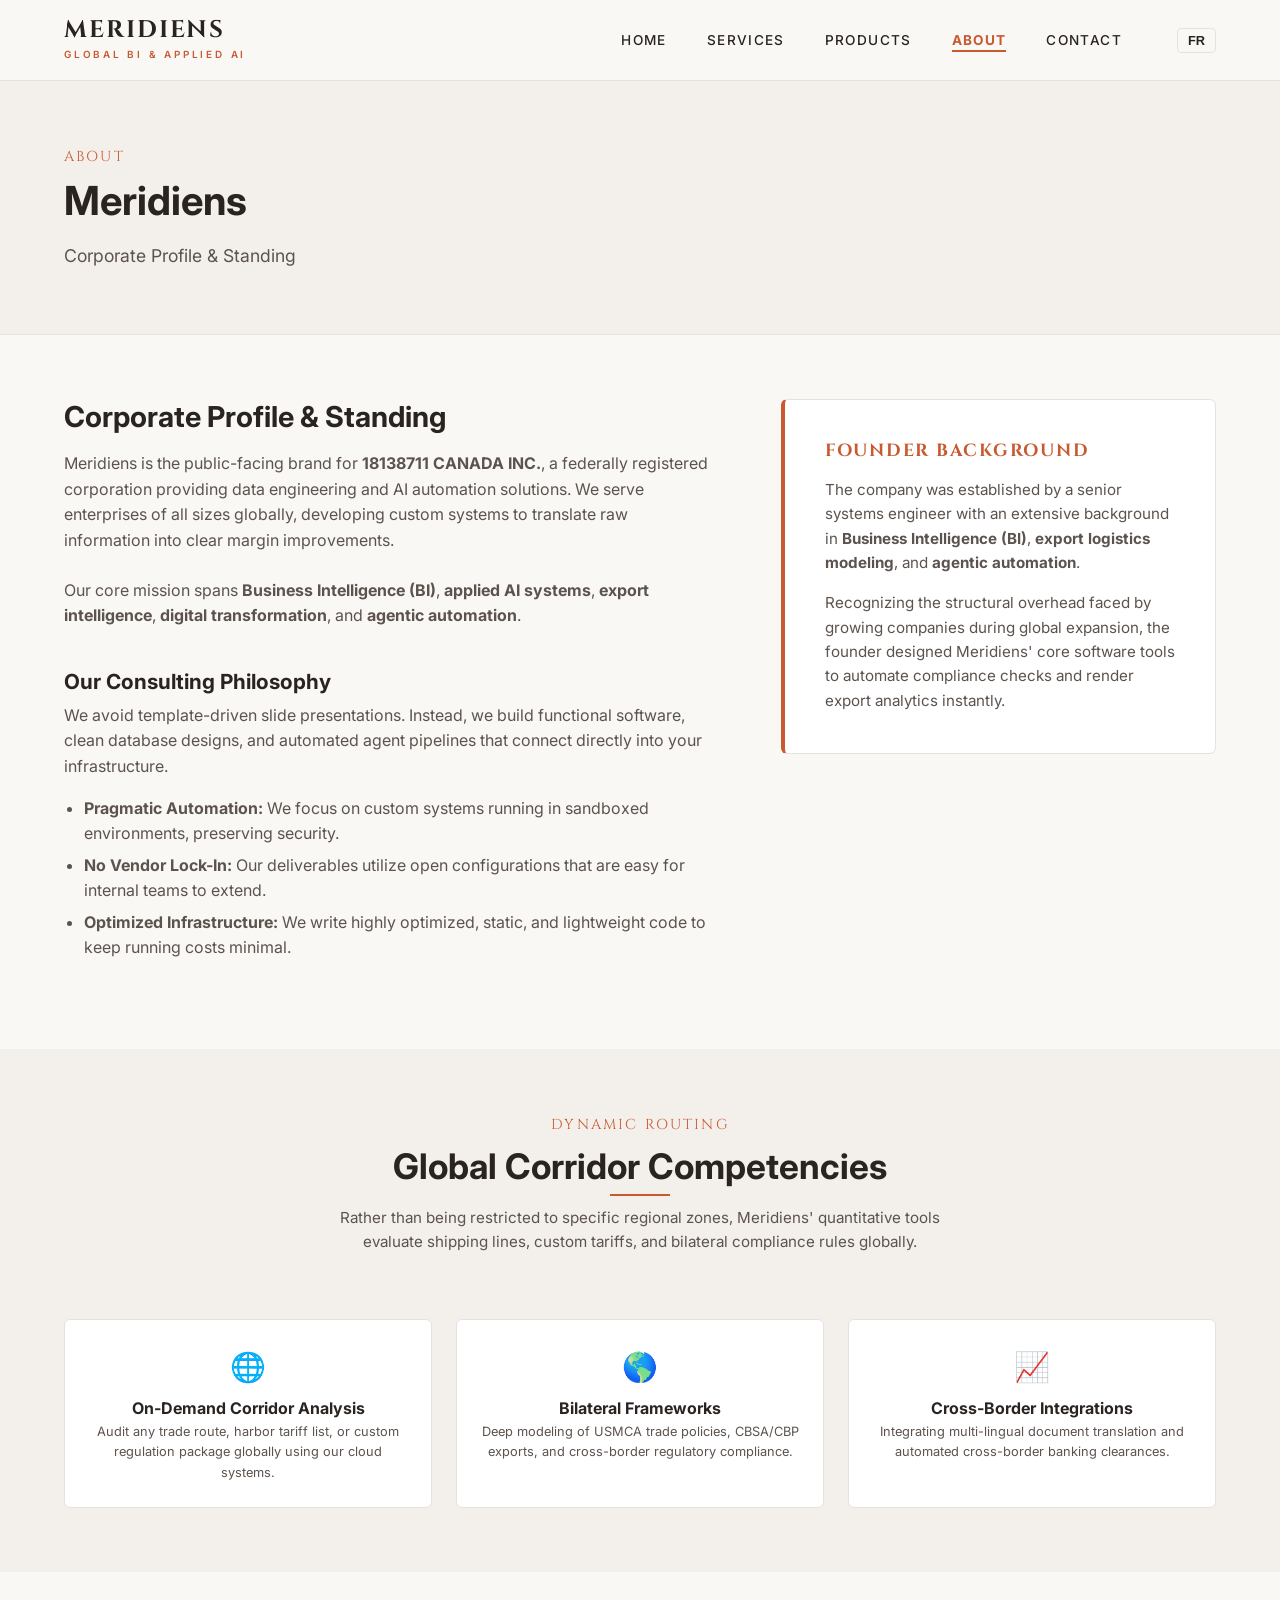
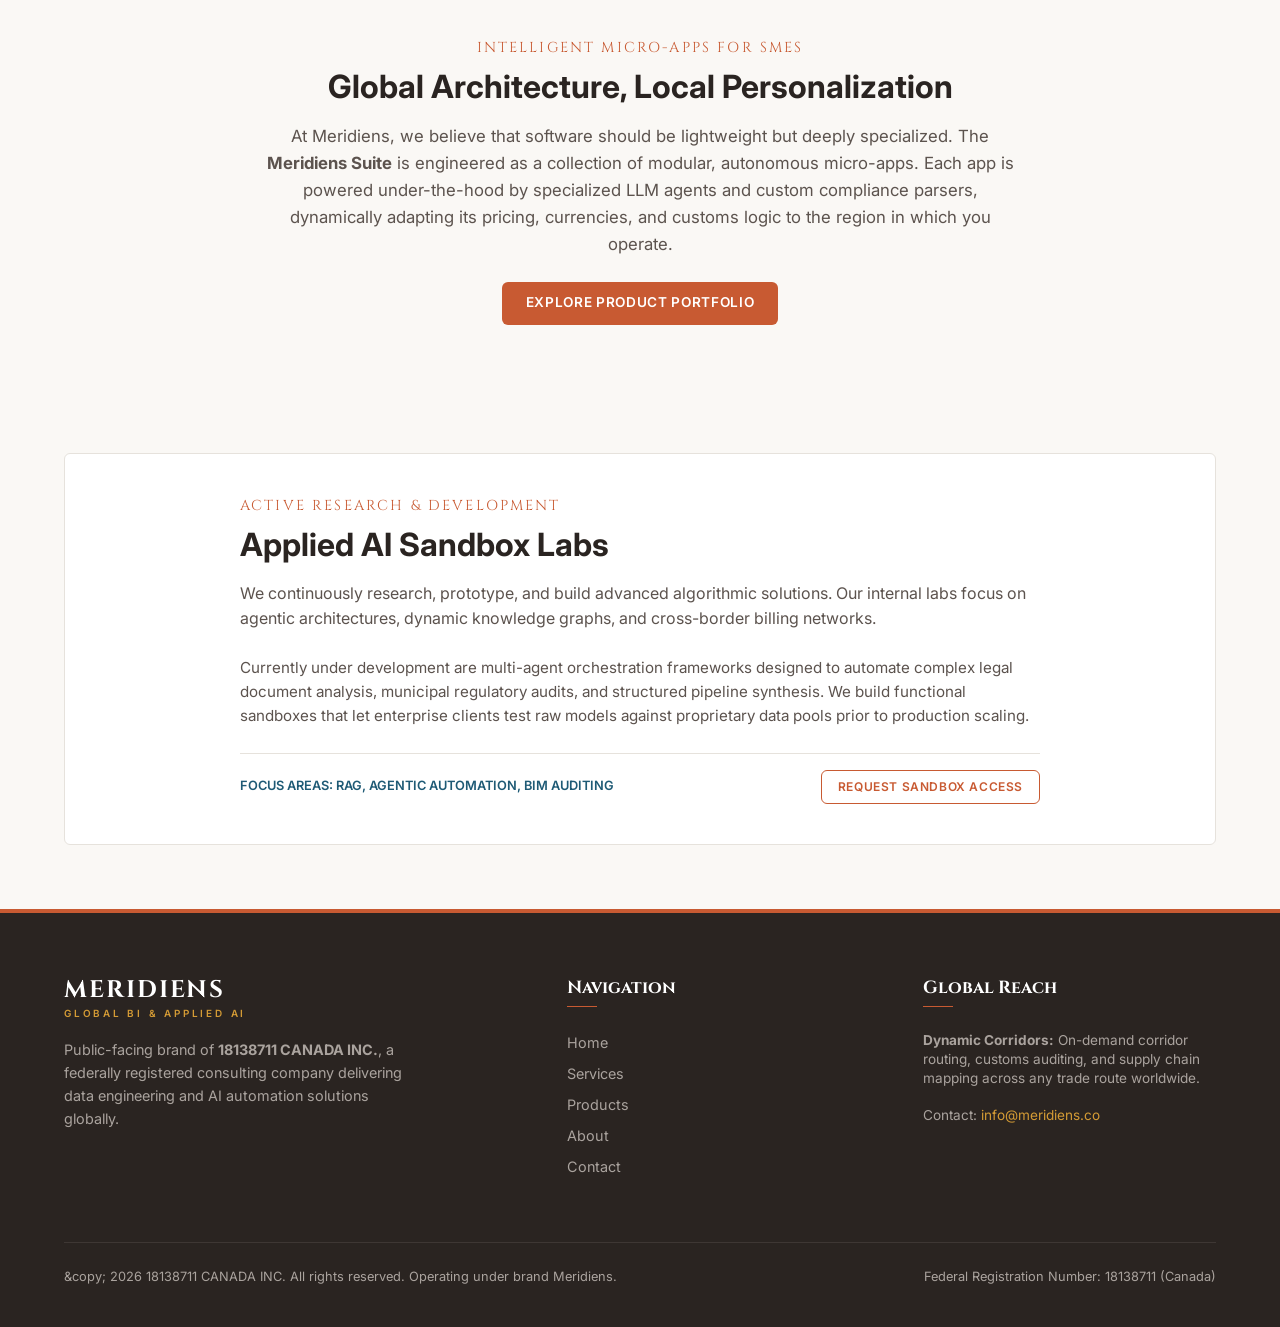
==== commit 9cdc01e8: "Update EN/FR translations for Suite" ====
--- a/about.html
+++ b/about.html
@@ -116,6 +116,19 @@
     </div>
   </section>
 
+
+  <!-- SUITE PHILOSOPHY SECTION -->
+  <section class="section">
+    <div class="container text-center" style="max-width: 800px; margin: 0 auto;">
+      <span class="section-subtitle" data-i18n="suite-subtitle">Suite Philosophy</span>
+      <h2 style="font-size: 2rem; margin-bottom: var(--spacing-sm);" data-i18n="about-philosophy-title">Global Architecture, Local Personalization</h2>
+      <p style="color: var(--color-text-muted); font-size: 1.05rem; line-height: 1.6; margin-bottom: var(--spacing-md);" data-i18n="about-philosophy-desc">
+        At Meridiens, we believe that software should be lightweight but deeply specialized. The <strong>Meridiens Suite</strong> is engineered as a collection of modular, autonomous micro-apps. Each app is powered under-the-hood by specialized LLM agents and custom compliance parsers, dynamically adapting its pricing, currencies, and customs logic to the region in which you operate.
+      </p>
+      <a href="products.html" class="btn btn-primary" data-i18n="showcase-btn" style="padding: 0.6rem 1.4rem; font-size: 0.85rem;">Test the Suite Apps</a>
+    </div>
+  </section>
+
   <!-- R&D SECTION: Applied AI Labs -->
   <section class="section" id="research-labs">
     <div class="container">
@@ -177,6 +190,9 @@
   </footer>
 
   <script src="js/translations.js"></script>
+  <script src="js/data.js"></script>
+  <script src="js/region.js"></script>
+  <script src="js/usage.js"></script>
   <script src="js/main.js"></script>
 </body>
 </html>
--- a/styles.css
+++ b/styles.css
@@ -1050,3 +1050,84 @@
     display: inline-block;
   }
 }
+
+/* Meridiens Suite Simulator Terminal Styles */
+.terminal-container {
+  background-color: #0c1020;
+  border: 1px solid var(--color-border);
+  border-radius: 4px;
+  font-family: 'Courier New', Courier, monospace;
+  padding: 10px;
+  margin-top: var(--spacing-sm);
+  font-size: 0.78rem;
+  color: #38bdf8; /* Terminal bright blue-green */
+  box-shadow: inset 0 0 10px rgba(0, 0, 0, 0.8);
+  height: 120px;
+  overflow-y: auto;
+  text-align: left;
+}
+
+.terminal-header {
+  display: flex;
+  justify-content: space-between;
+  border-bottom: 1px solid rgba(255, 255, 255, 0.08);
+  padding-bottom: 4px;
+  margin-bottom: 6px;
+  color: var(--color-text-muted);
+  font-size: 0.65rem;
+  text-transform: uppercase;
+  letter-spacing: 0.05em;
+}
+
+.terminal-body {
+  line-height: 1.4;
+  word-break: break-all;
+}
+
+.app-meta-row {
+  display: flex;
+  justify-content: space-between;
+  font-size: 0.8rem;
+  margin-top: var(--spacing-sm);
+  border-top: 1px dashed var(--color-border);
+  padding-top: var(--spacing-xs);
+}
+
+.app-presets-wrap {
+  font-size: 0.75rem;
+  color: var(--color-text-muted);
+  margin-top: var(--spacing-xs);
+}
+
+.pricing-summary-bar {
+  background-color: var(--color-bg-card);
+  border: 1px solid var(--color-border);
+  border-left: 4px solid var(--color-primary);
+  border-radius: var(--border-radius);
+  padding: var(--spacing-md);
+  margin-bottom: var(--spacing-lg);
+  display: flex;
+  justify-content: space-between;
+  align-items: center;
+  flex-wrap: wrap;
+  gap: var(--spacing-sm);
+}
+
+.btn-simulator-reset {
+  font-size: 0.75rem;
+  padding: 6px 12px;
+  border-radius: 4px;
+  cursor: pointer;
+  border: 1px solid var(--color-border);
+  background: transparent;
+  color: var(--color-text);
+  font-weight: 600;
+  transition: all 0.2s ease;
+}
+
+.btn-simulator-reset:hover {
+  background-color: var(--color-primary);
+  color: var(--color-white);
+  border-color: var(--color-primary);
+}
+
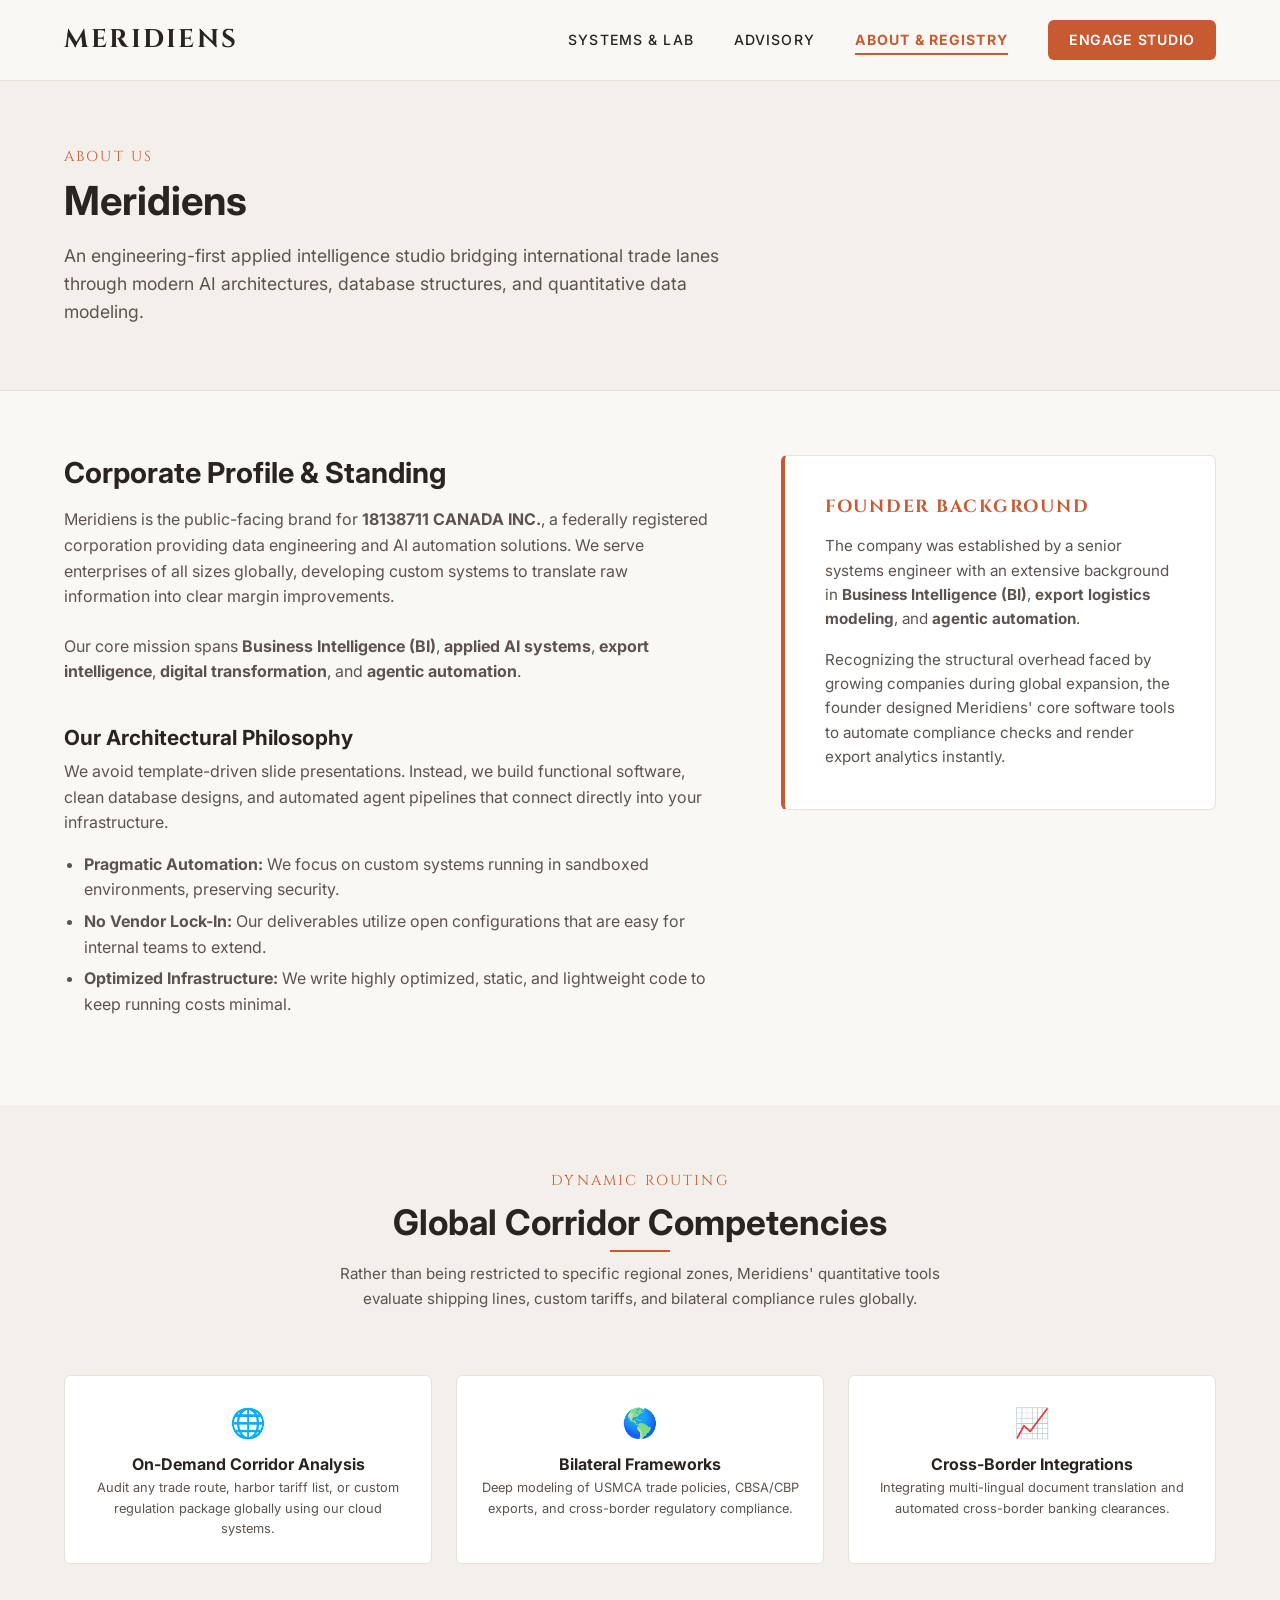
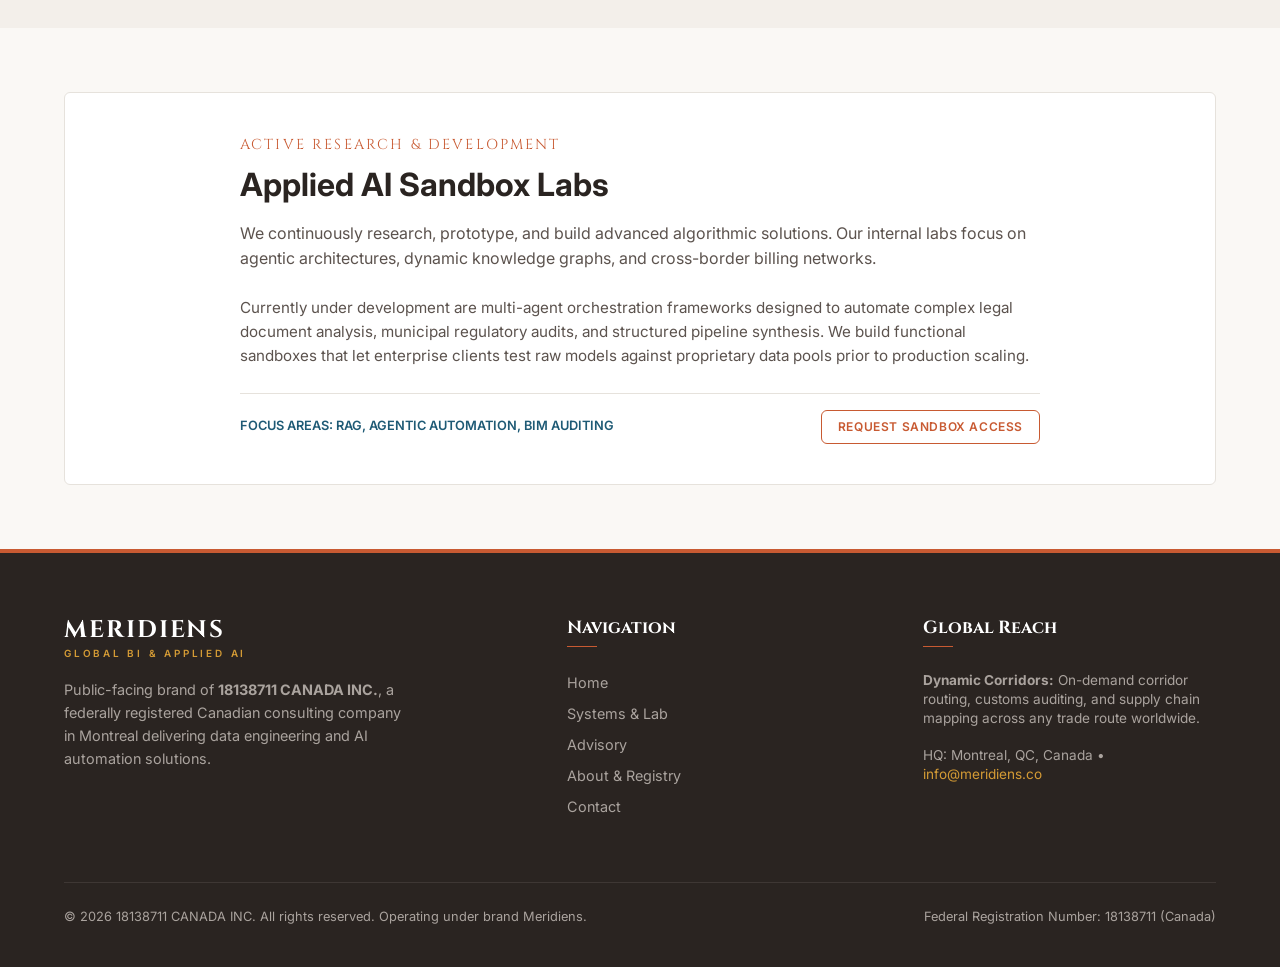
==== commit e9a0b7ca: "Restructure meridiens.co as AI & Trade Innovation Lab / Applied Intelligence Studio" ====
--- a/about.html
+++ b/about.html
@@ -10,33 +10,26 @@
 
   <!-- HEADER -->
   <header>
-    <div class="container nav-container">
-      <a href="index.html" class="logo">
-        <span class="logo-main">MERIDIENS</span>
-        <span class="logo-sub">Global BI & Applied AI</span>
-      </a>
-      <button class="menu-toggle" aria-label="Toggle navigation" aria-expanded="false">
-        <span></span>
-        <span></span>
-        <span></span>
-      </button>
-      <ul class="nav-menu">
-        <li><a href="index.html" class="nav-link" data-i18n="nav-home">Home</a></li>
-        <li><a href="services.html" class="nav-link" data-i18n="nav-services">Services</a></li>
-        <li><a href="products.html" class="nav-link" data-i18n="nav-products">Products</a></li>
-        <li><a href="about.html" class="nav-link active" data-i18n="nav-about">About</a></li>
-        <li><a href="contact.html" class="nav-link" data-i18n="nav-contact">Contact</a></li>
-      </ul>
+    <div class="container">
+      <nav class="site-nav">
+        <a href="index.html" class="logo">MERIDIENS</a>
+        <div class="nav-links">
+          <a href="products.html">Systems & Lab</a>
+          <a href="services.html">Advisory</a>
+          <a href="about.html">About & Registry</a>
+          <a href="contact.html" class="btn-cta">Engage Studio</a>
+        </div>
+      </nav>
     </div>
   </header>
 
   <!-- INTRO HERO -->
   <section class="about-hero">
     <div class="container">
-      <span class="section-subtitle" data-i18n="nav-about">About Us</span>
+      <span class="section-subtitle">About Us</span>
       <h1 style="font-size: 2.5rem; margin-bottom: var(--spacing-sm);">Meridiens</h1>
-      <p style="color: var(--color-text-muted); max-width: 700px; font-size: 1.1rem;" data-i18n="about-subtitle">
-        An engineering-first consultancy bridging international trade lanes through modern AI architectures, database structures, and quantitative data modeling.
+      <p style="color: var(--color-text-muted); max-width: 700px; font-size: 1.1rem;">
+        An engineering-first applied intelligence studio bridging international trade lanes through modern AI architectures, database structures, and quantitative data modeling.
       </p>
     </div>
   </section>
@@ -47,15 +40,15 @@
       <div class="about-intro-grid">
         <!-- Text Column -->
         <div>
-          <h2 style="font-size: 1.8rem; margin-bottom: var(--spacing-sm);" data-i18n="about-subtitle">Corporate Profile & Standing</h2>
-          <p style="color: var(--color-text-muted); margin-bottom: var(--spacing-md);" data-i18n="about-desc">
+          <h2 style="font-size: 1.8rem; margin-bottom: var(--spacing-sm);">Corporate Profile & Standing</h2>
+          <p style="color: var(--color-text-muted); margin-bottom: var(--spacing-md);">
             Meridiens is the public-facing brand for <strong>18138711 CANADA INC.</strong>, a federally registered corporation providing data engineering and AI automation solutions. We serve enterprises of all sizes globally, developing custom systems to translate raw information into clear margin improvements.
           </p>
           <p style="color: var(--color-text-muted); margin-bottom: var(--spacing-md);">
             Our core mission spans <strong>Business Intelligence (BI)</strong>, <strong>applied AI systems</strong>, <strong>export intelligence</strong>, <strong>digital transformation</strong>, and <strong>agentic automation</strong>.
           </p>
           
-          <h3 style="font-size: 1.3rem; margin-top: var(--spacing-lg); margin-bottom: var(--spacing-xs);">Our Consulting Philosophy</h3>
+          <h3 style="font-size: 1.3rem; margin-top: var(--spacing-lg); margin-bottom: var(--spacing-xs);">Our Architectural Philosophy</h3>
           <p style="color: var(--color-text-muted); margin-bottom: var(--spacing-sm);">
             We avoid template-driven slide presentations. Instead, we build functional software, clean database designs, and automated agent pipelines that connect directly into your infrastructure.
           </p>
@@ -68,13 +61,13 @@
 
         <!-- Sidebar / Founder Info -->
         <div class="about-philosophy">
-          <h3 style="font-size: 1.1rem; text-transform: uppercase; letter-spacing: 0.1em; color: var(--color-primary); margin-bottom: var(--spacing-sm); font-family: var(--font-heading);" data-i18n="founder-title">
+          <h3 style="font-size: 1.1rem; text-transform: uppercase; letter-spacing: 0.1em; color: var(--color-primary); margin-bottom: var(--spacing-sm); font-family: var(--font-heading);">
             Founder Background
           </h3>
-          <p style="font-size: 0.95rem; color: var(--color-text-muted); margin-bottom: var(--spacing-sm);" data-i18n="founder-p1">
+          <p style="font-size: 0.95rem; color: var(--color-text-muted); margin-bottom: var(--spacing-sm);">
             The company was established by a senior systems engineer with an extensive background in <strong>Business Intelligence (BI)</strong>, <strong>export logistics modeling</strong>, and <strong>agentic automation</strong>.
           </p>
-          <p style="font-size: 0.95rem; color: var(--color-text-muted);" data-i18n="founder-p2">
+          <p style="font-size: 0.95rem; color: var(--color-text-muted);">
             Recognizing the structural overhead faced by growing companies during global expansion, the founder designed Meridiens' core software tools to automate compliance checks and render export analytics instantly.
           </p>
         </div>
@@ -86,9 +79,9 @@
   <section class="section-alt">
     <div class="container">
       <div class="section-title-wrap">
-        <span class="section-subtitle" data-i18n="corridor-subtitle">Dynamic Routing</span>
-        <h2 class="section-title" data-i18n="corridor-title">Global Corridor Competencies</h2>
-        <p style="color: var(--color-text-muted); max-width: 650px; margin: 10px auto 0 auto; font-size: 0.95rem;" data-i18n="corridor-desc-main">
+        <span class="section-subtitle">Dynamic Routing</span>
+        <h2 class="section-title">Global Corridor Competencies</h2>
+        <p style="color: var(--color-text-muted); max-width: 650px; margin: 10px auto 0 auto; font-size: 0.95rem;">
           Rather than being restricted to specific regional zones, Meridiens' quantitative tools evaluate shipping lines, custom tariffs, and bilateral compliance rules globally.
         </p>
       </div>
@@ -97,35 +90,22 @@
         <!-- On-Demand Mapping -->
         <div class="corridor-item">
           <span class="corridor-flag">🌐</span>
-          <h3 class="corridor-name" data-i18n="corridor-1-title">On-Demand Corridor Analysis</h3>
-          <p class="corridor-desc" data-i18n="corridor-1-desc">Audit any trade route, harbor tariff list, or custom regulation package globally using our cloud systems.</p>
+          <h3 class="corridor-name">On-Demand Corridor Analysis</h3>
+          <p class="corridor-desc">Audit any trade route, harbor tariff list, or custom regulation package globally using our cloud systems.</p>
         </div>
         <!-- North America & Europe -->
         <div class="corridor-item">
           <span class="corridor-flag">🌎</span>
-          <h3 class="corridor-name" data-i18n="corridor-2-title">Bilateral Frameworks</h3>
-          <p class="corridor-desc" data-i18n="corridor-2-desc">Deep modeling of USMCA trade policies, CBSA/CBP exports, and cross-border regulatory compliance.</p>
+          <h3 class="corridor-name">Bilateral Frameworks</h3>
+          <p class="corridor-desc">Deep modeling of USMCA trade policies, CBSA/CBP exports, and cross-border regulatory compliance.</p>
         </div>
         <!-- Global Bilateral Audits -->
         <div class="corridor-item">
           <span class="corridor-flag">📈</span>
-          <h3 class="corridor-name" data-i18n="corridor-3-title">Cross-Border Integrations</h3>
-          <p class="corridor-desc" data-i18n="corridor-3-desc">Integrating multi-lingual document translation and automated cross-border banking clearances.</p>
+          <h3 class="corridor-name">Cross-Border Integrations</h3>
+          <p class="corridor-desc">Integrating multi-lingual document translation and automated cross-border banking clearances.</p>
         </div>
       </div>
-    </div>
-  </section>
-
-
-  <!-- SUITE PHILOSOPHY SECTION -->
-  <section class="section">
-    <div class="container text-center" style="max-width: 800px; margin: 0 auto;">
-      <span class="section-subtitle" data-i18n="suite-subtitle">Suite Philosophy</span>
-      <h2 style="font-size: 2rem; margin-bottom: var(--spacing-sm);" data-i18n="about-philosophy-title">Global Architecture, Local Personalization</h2>
-      <p style="color: var(--color-text-muted); font-size: 1.05rem; line-height: 1.6; margin-bottom: var(--spacing-md);" data-i18n="about-philosophy-desc">
-        At Meridiens, we believe that software should be lightweight but deeply specialized. The <strong>Meridiens Suite</strong> is engineered as a collection of modular, autonomous micro-apps. Each app is powered under-the-hood by specialized LLM agents and custom compliance parsers, dynamically adapting its pricing, currencies, and customs logic to the region in which you operate.
-      </p>
-      <a href="products.html" class="btn btn-primary" data-i18n="showcase-btn" style="padding: 0.6rem 1.4rem; font-size: 0.85rem;">Test the Suite Apps</a>
     </div>
   </section>
 
@@ -134,17 +114,17 @@
     <div class="container">
       <div style="background-color: var(--color-bg-card); border: 1px solid var(--color-border); border-radius: var(--border-radius); padding: var(--spacing-lg);">
         <div style="max-width: 800px; margin: 0 auto;">
-          <span class="section-subtitle" data-i18n="lab-subtitle">Active Research & Development</span>
-          <h2 style="font-size: 2rem; margin-bottom: var(--spacing-sm); font-weight: 700;" data-i18n="lab-title">Applied AI Sandbox Labs</h2>
-          <p style="color: var(--color-text-muted); font-size: 1rem; margin-bottom: var(--spacing-md); line-height: 1.6;" data-i18n="lab-p1">
+          <span class="section-subtitle">Active Research & Development</span>
+          <h2 style="font-size: 2rem; margin-bottom: var(--spacing-sm); font-weight: 700;">Applied AI Sandbox Labs</h2>
+          <p style="color: var(--color-text-muted); font-size: 1rem; margin-bottom: var(--spacing-md); line-height: 1.6;">
             We continuously research, prototype, and build advanced algorithmic solutions. Our internal labs focus on agentic architectures, dynamic knowledge graphs, and cross-border billing networks.
           </p>
-          <p style="color: var(--color-text-muted); font-size: 0.95rem; margin-bottom: var(--spacing-md);" data-i18n="lab-p2">
+          <p style="color: var(--color-text-muted); font-size: 0.95rem; margin-bottom: var(--spacing-md);">
             Currently under development are multi-agent orchestration frameworks designed to automate complex legal document analysis, municipal regulatory audits, and structured pipeline synthesis. We build functional sandboxes that let enterprise clients test raw models against proprietary data pools prior to production scaling.
           </p>
           <div style="border-top: 1px solid var(--color-border); padding-top: var(--spacing-sm); display: flex; align-items: center; justify-content: space-between; flex-wrap: wrap; gap: var(--spacing-sm);">
-            <span style="font-size: 0.8rem; font-weight: 600; color: var(--color-secondary); text-transform: uppercase;" data-i18n="lab-meta">Focus Areas: RAG, Agentic Automation, BIM Auditing</span>
-            <a href="contact.html?subject=Inquiry: AI Sandbox Collaboration" class="btn btn-outline" style="padding: 0.4rem 1rem; font-size: 0.75rem;" data-i18n="btn-lab-collab">Request Sandbox Access</a>
+            <span style="font-size: 0.8rem; font-weight: 600; color: var(--color-secondary); text-transform: uppercase;">Focus Areas: RAG, Agentic Automation, BIM Auditing</span>
+            <a href="contact.html?subject=Inquiry: AI Sandbox Collaboration" class="btn btn-outline" style="padding: 0.4rem 1rem; font-size: 0.75rem;">Request Sandbox Access</a>
           </div>
         </div>
       </div>
@@ -160,39 +140,36 @@
             <span class="logo-main">MERIDIENS</span>
             <span class="logo-sub">Global BI & Applied AI</span>
           </a>
-          <p class="footer-about" data-i18n="footer-about">
-            Public-facing brand of <strong>18138711 CANADA INC.</strong>, a federally registered consulting company delivering data engineering and AI automation solutions globally.
+          <p class="footer-about">
+            Public-facing brand of <strong>18138711 CANADA INC.</strong>, a federally registered Canadian consulting company in Montreal delivering data engineering and AI automation solutions.
           </p>
         </div>
         <div>
-          <h4 class="footer-title" data-i18n="footer-nav-title">Navigation</h4>
+          <h4 class="footer-title">Navigation</h4>
           <ul class="footer-links">
-            <li><a href="index.html" data-i18n="nav-home">Home</a></li>
-            <li><a href="services.html" data-i18n="nav-services">Services</a></li>
-            <li><a href="products.html" data-i18n="nav-products">Products</a></li>
-            <li><a href="about.html" data-i18n="nav-about">About Us</a></li>
-            <li><a href="contact.html" data-i18n="nav-contact">Contact</a></li>
+            <li><a href="index.html">Home</a></li>
+            <li><a href="products.html">Systems & Lab</a></li>
+            <li><a href="services.html">Advisory</a></li>
+            <li><a href="about.html">About & Registry</a></li>
+            <li><a href="contact.html">Contact</a></li>
           </ul>
         </div>
         <div>
-          <h4 class="footer-title" data-i18n="footer-reach-title">Global Reach</h4>
+          <h4 class="footer-title">Global Reach</h4>
           <div class="footer-corridors">
-            <p data-i18n="footer-reach-desc"><strong>Dynamic Corridors:</strong> On-demand corridor routing, customs auditing, and supply chain mapping across any trade route worldwide.</p>
-            <p style="margin-top: 10px;"><span data-i18n="footer-contact-lbl">Contact: </span><a href="mailto:info@meridiens.co" style="color: var(--color-accent);">info@meridiens.co</a></p>
+            <p><strong>Dynamic Corridors:</strong> On-demand corridor routing, customs auditing, and supply chain mapping across any trade route worldwide.</p>
+            <p style="margin-top: 10px;">HQ: Montreal, QC, Canada &bull; <a href="mailto:info@meridiens.co" style="color: var(--color-accent);">info@meridiens.co</a></p>
           </div>
         </div>
       </div>
       <div class="footer-bottom">
-        <p data-i18n="footer-copy">&copy; 2026 18138711 CANADA INC. All rights reserved. Operating under brand Meridiens.</p>
-        <p data-i18n="footer-reg">Federal Registration Number: 18138711 (Canada)</p>
+        <p>&copy; 2026 18138711 CANADA INC. All rights reserved. Operating under brand Meridiens.</p>
+        <p>Federal Registration Number: 18138711 (Canada)</p>
       </div>
     </div>
   </footer>
 
-  <script src="js/translations.js"></script>
   <script src="js/data.js"></script>
-  <script src="js/region.js"></script>
-  <script src="js/usage.js"></script>
   <script src="js/main.js"></script>
 </body>
 </html>
--- a/styles.css
+++ b/styles.css
@@ -1131,3 +1131,243 @@
   border-color: var(--color-primary);
 }
 
+/* Filter Bar */
+.filter-bar {
+    display: flex;
+    flex-wrap: wrap;
+    gap: 0.75rem;
+    margin: 2rem 0;
+    justify-content: center;
+}
+
+.filter-btn {
+    background: transparent;
+    border: 1px solid var(--color-primary);
+    color: var(--color-text);
+    padding: 0.5rem 1.25rem;
+    font-family: var(--font-body);
+    font-size: 0.9rem;
+    border-radius: 4px;
+    cursor: pointer;
+    transition: all 0.2s ease;
+}
+
+.filter-btn:hover,
+.filter-btn.active {
+    background: var(--color-primary);
+    color: var(--color-bg);
+}
+
+/* Badges */
+.badge.platform { background: var(--color-secondary); color: #fff; }
+.badge.agentic { background: var(--color-primary); color: #fff; }
+.badge.opensource { background: var(--color-accent); color: var(--color-text); }
+.badge.consulting { background: #38302D; color: #fff; }
+
+.tag {
+    display: inline-block;
+    background: rgba(30, 90, 117, 0.08);
+    color: var(--color-secondary);
+    font-size: 0.72rem;
+    padding: 0.2rem 0.5rem;
+    border-radius: 3px;
+    font-weight: 500;
+}
+
+/* Systems Lab & Dynamic Cards Styles */
+.card {
+  background-color: var(--color-bg-card);
+  border: 1px solid var(--color-border);
+  border-radius: var(--border-radius);
+  padding: var(--spacing-lg);
+  transition: var(--transition);
+  display: flex;
+  flex-direction: column;
+  box-shadow: var(--box-shadow);
+  height: 100%;
+}
+
+.card:hover {
+  transform: translateY(-4px);
+  box-shadow: var(--box-shadow-hover);
+  border-color: var(--color-primary);
+}
+
+.card-header {
+  display: flex;
+  justify-content: space-between;
+  align-items: center;
+  margin-bottom: var(--spacing-md);
+}
+
+.card-title {
+  font-size: 1.4rem;
+  font-weight: 700;
+  margin-bottom: var(--spacing-xs);
+  color: var(--color-text);
+  line-height: 1.25;
+}
+
+.card-summary {
+  font-size: 0.95rem;
+  color: var(--color-text);
+  margin-bottom: var(--spacing-sm);
+  line-height: 1.4;
+}
+
+.card-description {
+  font-size: 0.9rem;
+  color: var(--color-text-muted);
+  margin-bottom: var(--spacing-md);
+  line-height: 1.5;
+  flex-grow: 1;
+}
+
+.tech-tags {
+  display: flex;
+  flex-wrap: wrap;
+  gap: var(--spacing-xs);
+  margin-bottom: var(--spacing-md);
+}
+
+.card-footer {
+  border-top: 1px solid var(--color-border);
+  padding-top: var(--spacing-sm);
+  display: flex;
+  justify-content: flex-start;
+  align-items: center;
+}
+
+.cta-link {
+  font-family: var(--font-body);
+  font-size: 0.88rem;
+  font-weight: 600;
+  color: var(--color-primary);
+  text-transform: uppercase;
+  letter-spacing: 0.05em;
+  transition: var(--transition);
+}
+
+.cta-link:hover {
+  color: var(--color-primary-hover);
+  padding-left: 5px;
+}
+
+.status-indicator {
+  font-size: 0.7rem;
+  font-weight: 600;
+  color: var(--color-text-muted);
+  background-color: var(--color-neutral-light);
+  padding: 0.2rem 0.5rem;
+  border-radius: 3px;
+  text-transform: uppercase;
+  letter-spacing: 0.05em;
+}
+
+/* Site Nav and Header Restructuring */
+.site-nav {
+  display: flex;
+  justify-content: space-between;
+  align-items: center;
+  height: 80px;
+  width: 100%;
+}
+
+.site-nav .logo {
+  font-family: var(--font-heading);
+  font-size: 1.6rem;
+  font-weight: 700;
+  color: var(--color-text);
+  letter-spacing: 0.1em;
+  display: block;
+}
+
+.site-nav .nav-links {
+  display: flex;
+  align-items: center;
+  gap: var(--spacing-lg);
+}
+
+.site-nav .nav-links a {
+  font-family: var(--font-body);
+  font-size: 0.88rem;
+  font-weight: 500;
+  color: var(--color-text);
+  text-transform: uppercase;
+  letter-spacing: 0.08em;
+  position: relative;
+  padding: 0.25rem 0;
+  transition: var(--transition);
+}
+
+.site-nav .nav-links a::after {
+  content: '';
+  position: absolute;
+  bottom: 0;
+  left: 0;
+  width: 0;
+  height: 2px;
+  background-color: var(--color-primary);
+  transition: var(--transition);
+}
+
+.site-nav .nav-links a:hover {
+  color: var(--color-primary);
+}
+
+.site-nav .nav-links a:hover::after {
+  width: 100%;
+}
+
+.site-nav .nav-links a.active {
+  color: var(--color-primary);
+  font-weight: 700;
+}
+
+.site-nav .nav-links a.active::after {
+  width: 100%;
+}
+
+.site-nav .nav-links a.btn-cta {
+  background-color: var(--color-primary);
+  color: var(--color-white);
+  padding: 0.5rem 1.25rem;
+  border-radius: var(--border-radius);
+  font-weight: 600;
+  letter-spacing: 0.05em;
+  border: 1px solid transparent;
+}
+
+.site-nav .nav-links a.btn-cta::after {
+  display: none;
+}
+
+.site-nav .nav-links a.btn-cta:hover {
+  background-color: var(--color-primary-hover);
+  color: var(--color-white);
+  transform: translateY(-1px);
+}
+
+@media (max-width: 768px) {
+  .site-nav {
+    flex-direction: column;
+    height: auto;
+    padding: var(--spacing-sm) 0;
+    gap: var(--spacing-sm);
+  }
+  .site-nav .nav-links {
+    flex-direction: column;
+    gap: var(--spacing-sm);
+    width: 100%;
+  }
+  .site-nav .nav-links a {
+    width: 100%;
+    text-align: center;
+    padding: 0.5rem 0;
+  }
+  .site-nav .nav-links a.btn-cta {
+    padding: 0.6rem 0;
+  }
+}
+
+
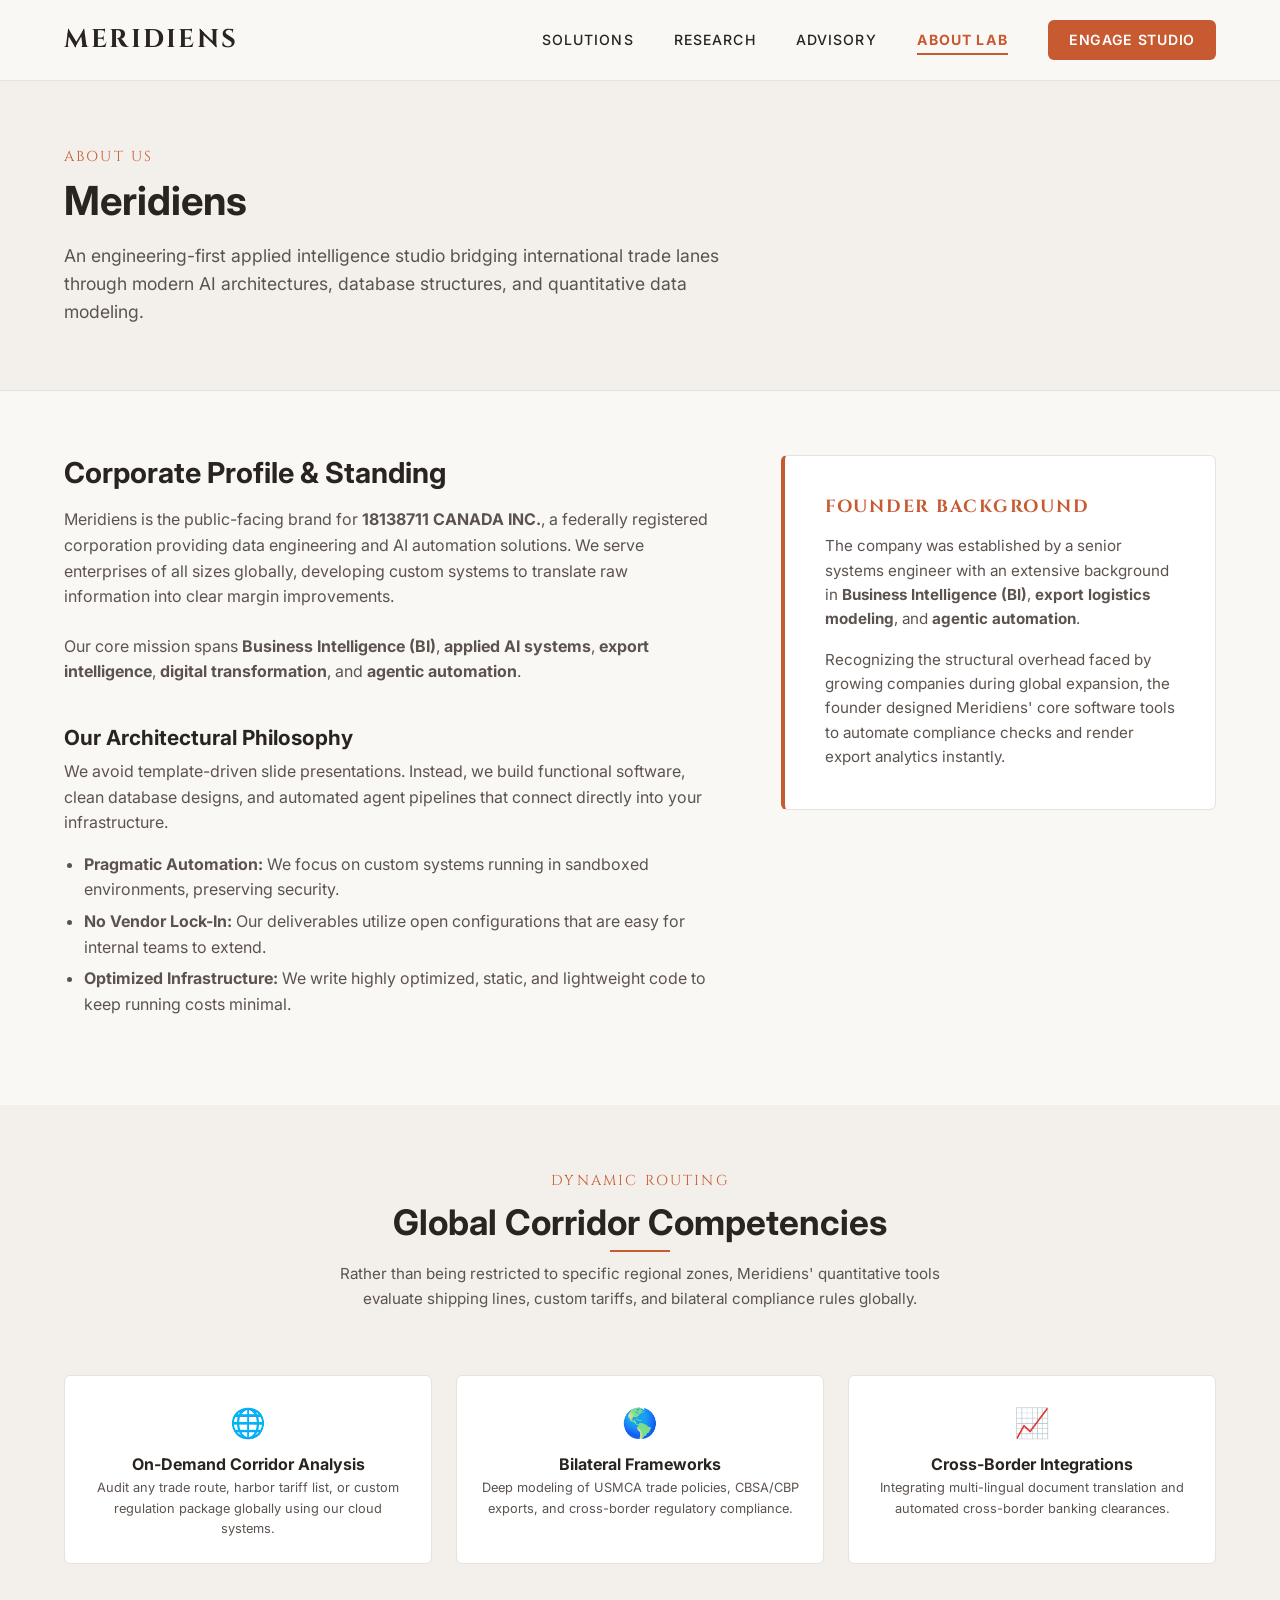
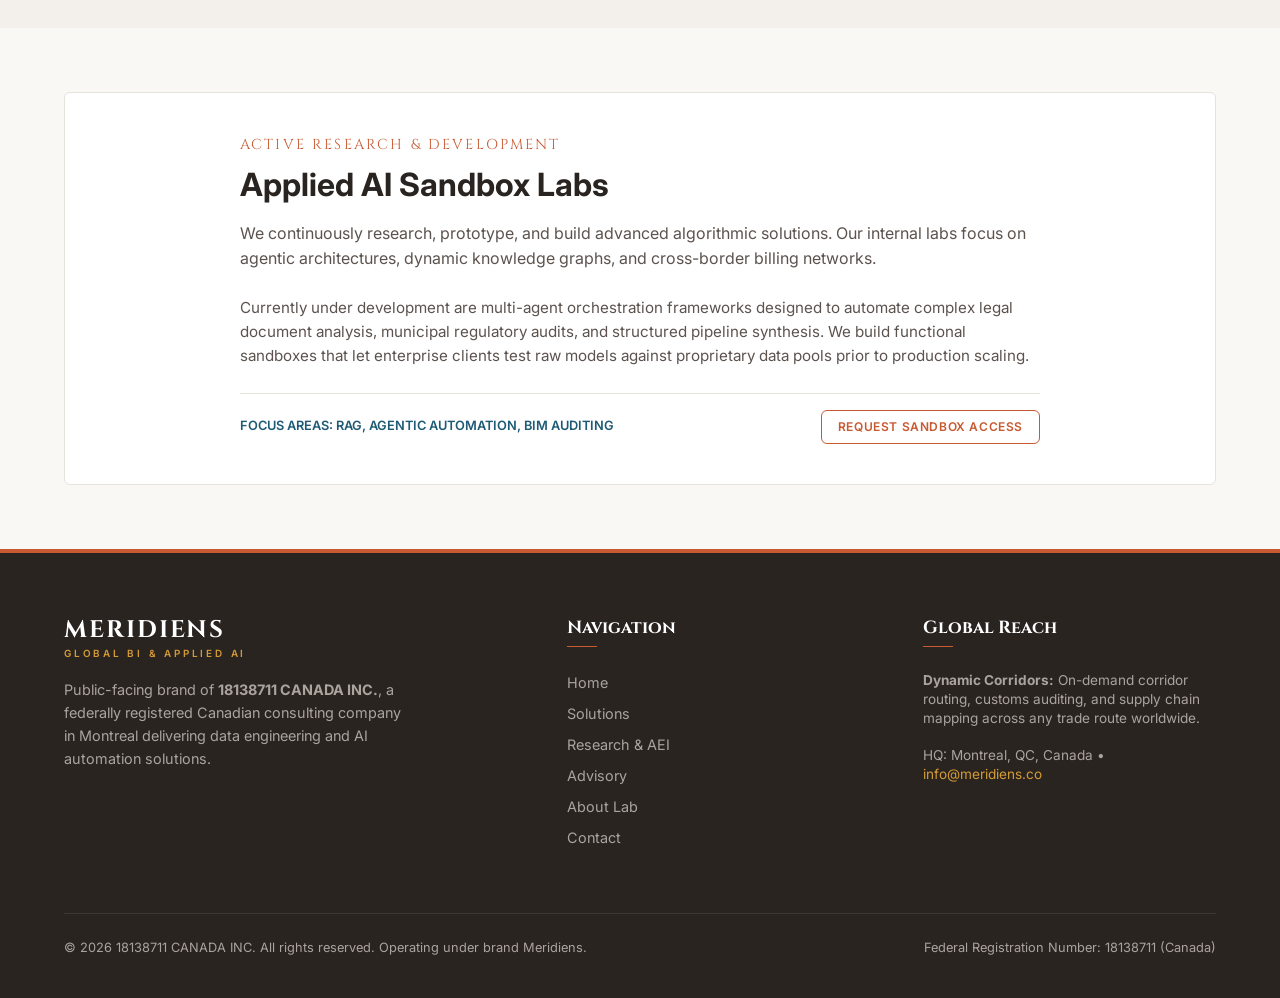
==== commit e4351e69: "feat(research): implement adaptive epistemic intelligence academic lab vitrine" ====
--- a/about.html
+++ b/about.html
@@ -14,9 +14,10 @@
       <nav class="site-nav">
         <a href="index.html" class="logo">MERIDIENS</a>
         <div class="nav-links">
-          <a href="products.html">Systems & Lab</a>
+          <a href="products.html">Solutions</a>
+          <a href="research.html">Research</a>
           <a href="services.html">Advisory</a>
-          <a href="about.html">About & Registry</a>
+          <a href="about.html" class="active">About Lab</a>
           <a href="contact.html" class="btn-cta">Engage Studio</a>
         </div>
       </nav>
@@ -148,9 +149,10 @@
           <h4 class="footer-title">Navigation</h4>
           <ul class="footer-links">
             <li><a href="index.html">Home</a></li>
-            <li><a href="products.html">Systems & Lab</a></li>
+            <li><a href="products.html">Solutions</a></li>
+            <li><a href="research.html">Research & AEI</a></li>
             <li><a href="services.html">Advisory</a></li>
-            <li><a href="about.html">About & Registry</a></li>
+            <li><a href="about.html">About Lab</a></li>
             <li><a href="contact.html">Contact</a></li>
           </ul>
         </div>
--- a/styles.css
+++ b/styles.css
@@ -1370,4 +1370,700 @@
   }
 }
 
-
+/* ==========================================================================
+   MERIDIENS RESEARCH LAB & ADAPTIVE EPISTEMIC INTELLIGENCE (AEI) STYLES
+   ========================================================================== */
+
+:root {
+  --color-academic-slate: #0b192c;
+  --color-academic-navy: #1e3e62;
+  --color-academic-card: #ffffff;
+  --color-state-hypo: #3b82f6;
+  --color-state-supported: #06b6d4;
+  --color-state-stable: #10b981;
+  --color-state-contested: #f59e0b;
+  --color-state-silence: #64748b;
+  --color-state-obsolete: #ef4444;
+}
+
+/* Academic Masthead / Hero */
+.research-hero {
+  background: linear-gradient(180deg, rgba(11, 25, 44, 0.04) 0%, rgba(250, 248, 245, 0) 100%);
+  border-bottom: 1px solid var(--color-border);
+  padding: 4rem 0 3.5rem 0;
+}
+
+.research-preheader {
+  font-family: var(--font-body);
+  font-size: 0.78rem;
+  font-weight: 700;
+  letter-spacing: 0.15em;
+  text-transform: uppercase;
+  color: var(--color-secondary);
+  display: inline-block;
+  margin-bottom: 1rem;
+  padding: 0.25rem 0.75rem;
+  background: rgba(30, 90, 117, 0.08);
+  border-radius: 4px;
+  border-left: 3px solid var(--color-secondary);
+}
+
+.research-title {
+  font-family: var(--font-heading);
+  font-size: 2.8rem;
+  line-height: 1.15;
+  color: var(--color-text);
+  margin-bottom: 1rem;
+  font-weight: 700;
+}
+
+.research-subtitle {
+  font-family: var(--font-body);
+  font-size: 1.25rem;
+  line-height: 1.6;
+  color: #4b5563;
+  max-width: 860px;
+  margin-bottom: 2rem;
+}
+
+.research-meta-bar {
+  display: flex;
+  flex-wrap: wrap;
+  align-items: center;
+  justify-content: space-between;
+  gap: 1.5rem;
+  border-top: 1px solid var(--color-border);
+  padding-top: 1.5rem;
+}
+
+.personnel-group {
+  display: flex;
+  flex-wrap: wrap;
+  gap: 2rem;
+}
+
+.personnel-item {
+  font-size: 0.88rem;
+  line-height: 1.4;
+}
+
+.personnel-role {
+  text-transform: uppercase;
+  font-size: 0.72rem;
+  font-weight: 700;
+  letter-spacing: 0.08em;
+  color: var(--color-text-muted);
+  display: block;
+  margin-bottom: 0.2rem;
+}
+
+.personnel-name {
+  font-weight: 700;
+  color: var(--color-text);
+}
+
+.personnel-affiliation {
+  font-size: 0.8rem;
+  color: var(--color-text-muted);
+}
+
+.btn-academic-print {
+  display: inline-flex;
+  align-items: center;
+  gap: 0.5rem;
+  background-color: var(--color-academic-slate);
+  color: #ffffff;
+  padding: 0.65rem 1.4rem;
+  font-family: var(--font-body);
+  font-size: 0.85rem;
+  font-weight: 600;
+  border-radius: var(--border-radius);
+  border: 1px solid var(--color-academic-slate);
+  cursor: pointer;
+  transition: var(--transition);
+}
+
+.btn-academic-print:hover {
+  background-color: var(--color-academic-navy);
+  transform: translateY(-1px);
+  box-shadow: 0 4px 12px rgba(11, 25, 44, 0.15);
+}
+
+/* Epistemic Thesis Callouts */
+.thesis-box {
+  background: #ffffff;
+  border: 1px solid var(--color-border);
+  border-left: 4px solid var(--color-primary);
+  border-radius: var(--border-radius);
+  padding: 2rem;
+  margin: 2rem 0;
+  box-shadow: 0 2px 8px rgba(0, 0, 0, 0.03);
+}
+
+.thesis-grid {
+  display: grid;
+  grid-template-columns: 1fr 1fr;
+  gap: 2rem;
+  margin-top: 1.5rem;
+}
+
+@media (max-width: 768px) {
+  .thesis-grid {
+    grid-template-columns: 1fr;
+  }
+}
+
+.contrast-card {
+  background: var(--color-bg);
+  border: 1px solid var(--color-border);
+  border-radius: 6px;
+  padding: 1.5rem;
+}
+
+.contrast-card.flaw {
+  border-top: 3px solid #ef4444;
+}
+
+.contrast-card.solution {
+  border-top: 3px solid var(--color-state-stable);
+}
+
+.contrast-title {
+  font-size: 1rem;
+  font-weight: 700;
+  margin-bottom: 0.75rem;
+  display: flex;
+  align-items: center;
+  gap: 0.5rem;
+}
+
+.formula-block {
+  background: #111827;
+  color: #38bdf8;
+  font-family: 'Courier New', Courier, monospace;
+  padding: 0.85rem 1.2rem;
+  border-radius: 4px;
+  font-size: 0.88rem;
+  margin: 1rem 0;
+  overflow-x: auto;
+}
+
+/* Scientific Lineage Cards */
+.lineage-grid {
+  display: grid;
+  grid-template-columns: repeat(auto-fit, minmax(320px, 1fr));
+  gap: 1.5rem;
+  margin: 2rem 0;
+}
+
+.lineage-card {
+  background: #ffffff;
+  border: 1px solid var(--color-border);
+  border-radius: var(--border-radius);
+  padding: 1.75rem;
+  display: flex;
+  flex-direction: column;
+  transition: var(--transition);
+  position: relative;
+}
+
+.lineage-card:hover {
+  transform: translateY(-3px);
+  border-color: var(--color-secondary);
+  box-shadow: var(--box-shadow-hover);
+}
+
+.publication-badge {
+  font-size: 0.72rem;
+  font-weight: 700;
+  text-transform: uppercase;
+  letter-spacing: 0.08em;
+  padding: 0.2rem 0.6rem;
+  border-radius: 3px;
+  display: inline-block;
+  margin-bottom: 0.75rem;
+  align-self: flex-start;
+}
+
+.badge-frontiers {
+  background: rgba(30, 90, 117, 0.1);
+  color: var(--color-secondary);
+}
+
+.badge-thesis {
+  background: rgba(200, 90, 50, 0.1);
+  color: var(--color-primary);
+}
+
+.lineage-title {
+  font-family: var(--font-heading);
+  font-size: 1.15rem;
+  line-height: 1.4;
+  color: var(--color-text);
+  margin-bottom: 0.75rem;
+  font-weight: 700;
+}
+
+.lineage-desc {
+  font-size: 0.88rem;
+  color: #4b5563;
+  line-height: 1.55;
+  flex-grow: 1;
+  margin-bottom: 1rem;
+}
+
+.lineage-footer {
+  border-top: 1px solid var(--color-border);
+  padding-top: 0.75rem;
+  font-size: 0.8rem;
+  color: var(--color-text-muted);
+  display: flex;
+  justify-content: space-between;
+  align-items: center;
+}
+
+/* Interactive Epistemic State Machine Widget */
+.state-machine-widget {
+  background: #0b1320;
+  border: 1px solid rgba(255, 255, 255, 0.1);
+  border-radius: 12px;
+  padding: 2rem;
+  color: #f8fafc;
+  margin: 3rem 0;
+  box-shadow: 0 10px 30px rgba(0, 0, 0, 0.25);
+}
+
+.widget-header {
+  display: flex;
+  justify-content: space-between;
+  align-items: center;
+  flex-wrap: wrap;
+  gap: 1rem;
+  border-bottom: 1px solid rgba(255, 255, 255, 0.1);
+  padding-bottom: 1.25rem;
+  margin-bottom: 1.5rem;
+}
+
+.widget-title {
+  font-size: 1.25rem;
+  font-weight: 700;
+  color: #ffffff;
+  display: flex;
+  align-items: center;
+  gap: 0.5rem;
+}
+
+.widget-status-pill {
+  font-size: 0.75rem;
+  padding: 0.25rem 0.75rem;
+  border-radius: 999px;
+  background: rgba(16, 185, 129, 0.15);
+  color: #34d399;
+  border: 1px solid rgba(16, 185, 129, 0.3);
+  font-family: monospace;
+}
+
+.scenario-bar {
+  display: flex;
+  flex-wrap: wrap;
+  gap: 0.75rem;
+  margin-bottom: 2rem;
+}
+
+.scenario-btn {
+  background: rgba(255, 255, 255, 0.06);
+  border: 1px solid rgba(255, 255, 255, 0.15);
+  color: #cbd5e1;
+  padding: 0.65rem 1.25rem;
+  font-size: 0.85rem;
+  border-radius: 6px;
+  cursor: pointer;
+  transition: all 0.2s ease;
+  font-weight: 500;
+  text-align: left;
+}
+
+.scenario-btn:hover {
+  background: rgba(255, 255, 255, 0.12);
+  color: #ffffff;
+}
+
+.scenario-btn.active {
+  background: var(--color-secondary);
+  border-color: #38bdf8;
+  color: #ffffff;
+  box-shadow: 0 0 12px rgba(56, 189, 248, 0.3);
+}
+
+/* State Graph SVG Container */
+.state-graph-canvas {
+  width: 100%;
+  background: rgba(15, 23, 42, 0.6);
+  border: 1px solid rgba(255, 255, 255, 0.08);
+  border-radius: 8px;
+  padding: 1.5rem;
+  display: flex;
+  justify-content: center;
+  align-items: center;
+  min-height: 280px;
+}
+
+.state-svg {
+  width: 100%;
+  max-width: 820px;
+  height: auto;
+  overflow: visible;
+}
+
+.state-node {
+  transition: all 0.3s ease;
+  cursor: pointer;
+}
+
+.state-node circle {
+  transition: all 0.3s ease;
+}
+
+.state-node text {
+  font-family: var(--font-body);
+  font-size: 11px;
+  font-weight: 600;
+  fill: #94a3b8;
+  text-anchor: middle;
+  transition: all 0.3s ease;
+}
+
+.state-node.active circle {
+  stroke-width: 3.5px;
+  filter: drop-shadow(0 0 8px currentColor);
+}
+
+.state-node.active text {
+  fill: #ffffff;
+  font-weight: 700;
+}
+
+.state-link {
+  stroke: rgba(255, 255, 255, 0.15);
+  stroke-width: 2;
+  transition: all 0.3s ease;
+}
+
+.state-link.active-link {
+  stroke: #38bdf8;
+  stroke-width: 3;
+  stroke-dasharray: 6 3;
+  animation: dash 1s linear infinite;
+}
+
+@keyframes dash {
+  to {
+    stroke-dashoffset: -9;
+  }
+}
+
+/* Decision Gate Output Panel */
+.decision-gate-panel {
+  margin-top: 1.5rem;
+  background: rgba(2, 6, 23, 0.8);
+  border: 1px solid rgba(255, 255, 255, 0.1);
+  border-radius: 8px;
+  padding: 1.25rem 1.5rem;
+  display: flex;
+  flex-direction: column;
+  gap: 0.75rem;
+}
+
+.decision-meta {
+  display: flex;
+  justify-content: space-between;
+  align-items: center;
+  flex-wrap: wrap;
+  gap: 0.5rem;
+  font-size: 0.82rem;
+}
+
+.decision-action-badge {
+  font-weight: 700;
+  font-size: 0.85rem;
+  padding: 0.25rem 0.8rem;
+  border-radius: 4px;
+  text-transform: uppercase;
+  letter-spacing: 0.05em;
+  display: inline-flex;
+  align-items: center;
+  gap: 0.4rem;
+}
+
+.action-proceed {
+  background: rgba(16, 185, 129, 0.2);
+  color: #34d399;
+  border: 1px solid #10b981;
+}
+
+.action-halt {
+  background: rgba(245, 158, 11, 0.2);
+  color: #fbbf24;
+  border: 1px solid #f59e0b;
+}
+
+.action-silence {
+  background: rgba(148, 163, 184, 0.2);
+  color: #cbd5e1;
+  border: 1px solid #64748b;
+}
+
+.decision-log-text {
+  font-family: 'Courier New', Courier, monospace;
+  font-size: 0.82rem;
+  color: #94a3b8;
+  line-height: 1.5;
+  background: rgba(0, 0, 0, 0.3);
+  padding: 0.75rem;
+  border-radius: 4px;
+  border-left: 3px solid #38bdf8;
+}
+
+/* Formal Hypotheses & Falsification Table */
+.falsification-table-wrapper {
+  overflow-x: auto;
+  margin: 2rem 0;
+  border: 1px solid var(--color-border);
+  border-radius: var(--border-radius);
+  background: #ffffff;
+  box-shadow: 0 2px 6px rgba(0, 0, 0, 0.02);
+}
+
+.falsification-table {
+  width: 100%;
+  border-collapse: collapse;
+  text-align: left;
+  font-size: 0.88rem;
+}
+
+.falsification-table th {
+  background-color: var(--color-academic-slate);
+  color: #ffffff;
+  padding: 0.9rem 1.2rem;
+  font-family: var(--font-body);
+  font-weight: 600;
+  font-size: 0.8rem;
+  text-transform: uppercase;
+  letter-spacing: 0.05em;
+  border-right: 1px solid rgba(255, 255, 255, 0.1);
+}
+
+.falsification-table th:last-child {
+  border-right: none;
+}
+
+.falsification-table td {
+  padding: 1rem 1.2rem;
+  border-bottom: 1px solid var(--color-border);
+  vertical-align: top;
+  line-height: 1.5;
+}
+
+.falsification-table tr:nth-child(even) {
+  background-color: rgba(250, 248, 245, 0.5);
+}
+
+.falsification-table tr:last-child td {
+  border-bottom: none;
+}
+
+.hypo-id {
+  font-family: monospace;
+  font-weight: 700;
+  color: var(--color-primary);
+  white-space: nowrap;
+}
+
+.metric-tag {
+  font-family: monospace;
+  font-size: 0.78rem;
+  background: rgba(30, 90, 117, 0.08);
+  color: var(--color-secondary);
+  padding: 0.15rem 0.45rem;
+  border-radius: 3px;
+  display: inline-block;
+  margin-top: 0.25rem;
+}
+
+/* Theory to Production Bridge */
+.bridge-grid {
+  display: grid;
+  grid-template-columns: repeat(auto-fit, minmax(320px, 1fr));
+  gap: 1.5rem;
+  margin: 2rem 0;
+}
+
+.bridge-card {
+  background: #ffffff;
+  border: 1px solid var(--color-border);
+  border-radius: var(--border-radius);
+  padding: 1.75rem;
+  display: flex;
+  flex-direction: column;
+}
+
+.bridge-primitive {
+  font-size: 0.75rem;
+  font-weight: 700;
+  color: var(--color-primary);
+  text-transform: uppercase;
+  letter-spacing: 0.08em;
+  margin-bottom: 0.5rem;
+}
+
+.bridge-target {
+  font-size: 1.2rem;
+  font-weight: 700;
+  color: var(--color-text);
+  margin-bottom: 0.75rem;
+}
+
+.bridge-arrow {
+  display: flex;
+  align-items: center;
+  gap: 0.5rem;
+  color: var(--color-secondary);
+  font-size: 0.85rem;
+  font-weight: 600;
+  margin: 0.5rem 0 1rem 0;
+}
+
+/* ==========================================================================
+   PRINT OPTIMIZATION ENGINE (@media print)
+   Generates a clean, publication-ready academic white-paper
+   ========================================================================== */
+@media print {
+  @page {
+    size: A4 portrait;
+    margin: 1.5cm;
+  }
+
+  body {
+    background: #ffffff !important;
+    color: #111827 !important;
+    font-size: 10.5pt !important;
+    line-height: 1.5 !important;
+  }
+
+  /* Suppress non-printable elements */
+  header,
+  footer,
+  .site-nav,
+  .btn-academic-print,
+  .scenario-bar,
+  .btn,
+  .region-selector-container,
+  noscript,
+  .scroll-shadow {
+    display: none !important;
+  }
+
+  /* Expand containers */
+  .container {
+    max-width: 100% !important;
+    width: 100% !important;
+    padding: 0 !important;
+    margin: 0 !important;
+  }
+
+  .research-hero {
+    padding: 0 0 1.5rem 0 !important;
+    border-bottom: 2px solid #000000 !important;
+    background: none !important;
+  }
+
+  .research-title {
+    font-size: 20pt !important;
+    color: #000000 !important;
+  }
+
+  .research-subtitle {
+    font-size: 11pt !important;
+    color: #333333 !important;
+  }
+
+  .research-meta-bar {
+    border-top: 1px solid #ccc !important;
+    padding-top: 0.5rem !important;
+  }
+
+  /* Ensure high-contrast cards */
+  .lineage-card,
+  .contrast-card,
+  .bridge-card,
+  .thesis-box {
+    border: 1px solid #cccccc !important;
+    box-shadow: none !important;
+    page-break-inside: avoid !important;
+    background: #ffffff !important;
+  }
+
+  /* State Machine print representation */
+  .state-machine-widget {
+    background: #ffffff !important;
+    color: #000000 !important;
+    border: 1px solid #999999 !important;
+    box-shadow: none !important;
+    page-break-inside: avoid !important;
+  }
+
+  .widget-header {
+    border-bottom: 1px solid #cccccc !important;
+  }
+
+  .widget-title {
+    color: #000000 !important;
+  }
+
+  .state-graph-canvas {
+    background: #f8fafc !important;
+    border: 1px solid #cccccc !important;
+  }
+
+  .decision-gate-panel {
+    background: #f1f5f9 !important;
+    border: 1px solid #cccccc !important;
+    color: #000000 !important;
+  }
+
+  .decision-log-text {
+    background: #ffffff !important;
+    color: #000000 !important;
+    border-left: 3px solid #000000 !important;
+  }
+
+  /* Falsification table page break rules */
+  .falsification-table-wrapper {
+    box-shadow: none !important;
+    border: 1px solid #999999 !important;
+    page-break-inside: avoid !important;
+  }
+
+  .falsification-table th {
+    background: #333333 !important;
+    color: #ffffff !important;
+  }
+
+  .falsification-table td {
+    color: #000000 !important;
+    border-bottom: 1px solid #e2e8f0 !important;
+  }
+
+  /* Typography headings page breaks */
+  h1, h2, h3, h4 {
+    page-break-after: avoid !important;
+    color: #000000 !important;
+  }
+
+  .section, .section-alt {
+    padding: 1.5rem 0 !important;
+  }
+}
+
+
+
